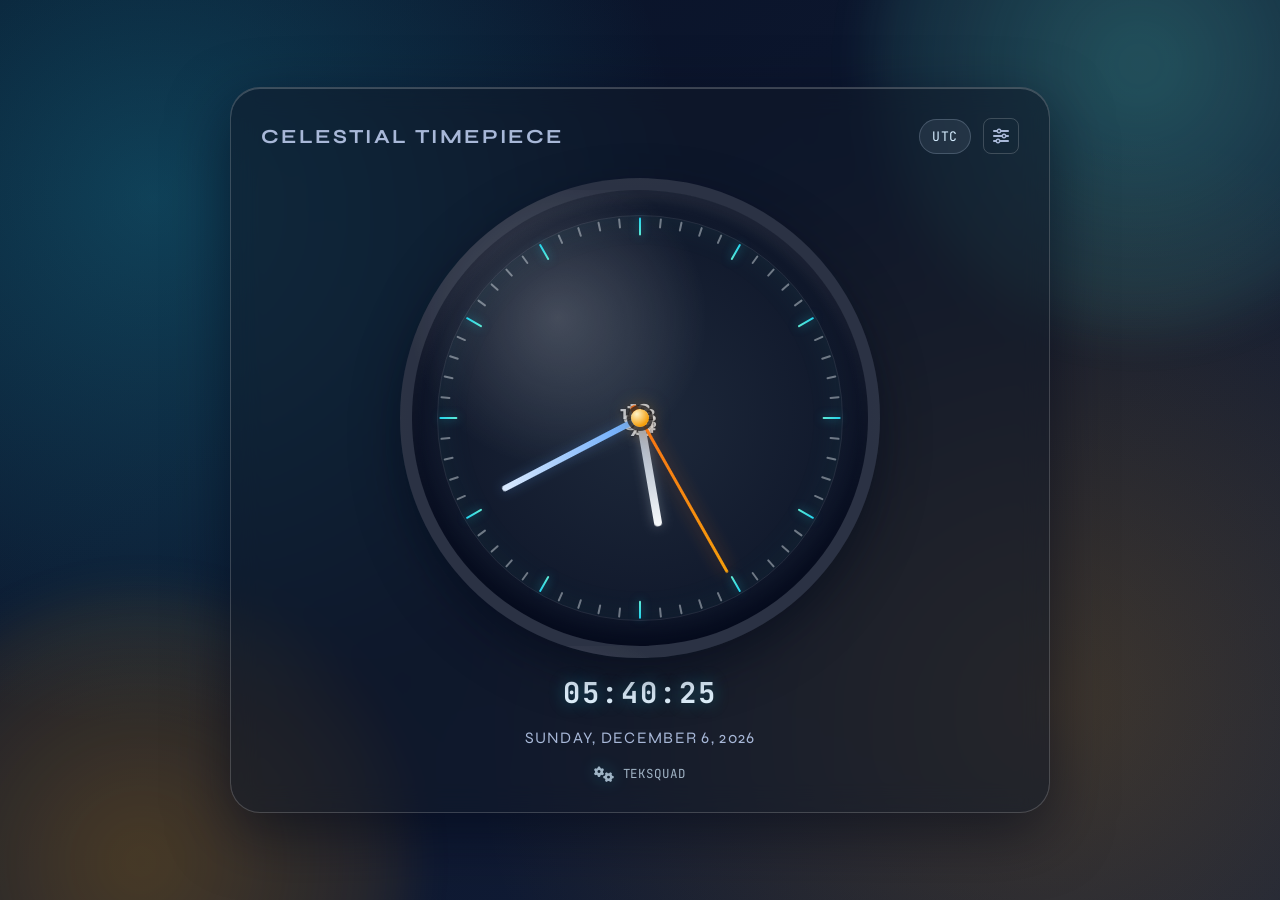
==== index.html @ 3eb55323 "uploaded all files" ====
<!DOCTYPE html>
<html lang="en">

<head>
    <meta charset="UTF-8">
    <meta name="viewport" content="width=device-width, initial-scale=1.0">
    <meta name="author" content="Bhavin Thakur">
    <link rel="stylesheet" href="https://cdnjs.cloudflare.com/ajax/libs/font-awesome/6.5.2/css/all.min.css"
        crossorigin="anonymous" referrerpolicy="no-referrer">
    <link rel="stylesheet" href="style.css">
    <title>Celestial Timepiece by TekSquad</title>
</head>

<body data-theme="aurora">
    <main class="scene" id="scene">
        <header class="header">
            <h1 class="title">Celestial Timepiece</h1>
            <div class="header-right">
                <div class="pill" id="timezone">Local Time</div>
                <button class="settings-btn" id="settings-btn" aria-label="Settings" title="Open Settings">
                    <i class="fa-solid fa-sliders"></i>
                </button>
            </div>
        </header>

        <div class="settings-panel" id="settings-panel">
            <div class="settings-content">
                <div class="settings-header">
                    <h2>Settings</h2>
                    <button class="close-btn" id="close-settings" aria-label="Close Settings">
                        <i class="fa-solid fa-xmark"></i>
                    </button>
                </div>
                <div class="setting-group">
                    <label>Theme</label>
                    <div class="theme-grid">
                        <button class="theme-btn" data-theme="aurora" aria-label="Aurora Theme">
                            <span class="theme-dot aurora"></span>
                            Aurora
                        </button>
                        <button class="theme-btn" data-theme="sunset" aria-label="Sunset Theme">
                            <span class="theme-dot sunset"></span>
                            Sunset
                        </button>
                        <button class="theme-btn" data-theme="midnight" aria-label="Midnight Theme">
                            <span class="theme-dot midnight"></span>
                            Midnight
                        </button>
                        <button class="theme-btn" data-theme="forest" aria-label="Forest Theme">
                            <span class="theme-dot forest"></span>
                            Forest
                        </button>
                    </div>
                </div>
            </div>
        </div>

        <section class="clock-wrap" aria-label="Analog clock">
            <div class="clock" id="clock">
                <div class="ticks" id="ticks"></div>
                <div class="numbers" id="numbers"></div>
                <div class="hand hour" id="hour-hand"></div>
                <div class="hand minute" id="min-hand"></div>
                <div class="hand second" id="sec-hand"></div>
                <div class="center-dot"></div>
            </div>
            <div class="digital" id="digital">00:00:00</div>
            <p class="date" id="date">Loading date...</p>
            <div class="credit" aria-label="Creator">
                <i class="fa-solid fa-gears" title="TekSquad" aria-hidden="true"></i>
                <a href="https://github.com/bhavinthakur29" target="_blank" rel="noopener noreferrer">TekSquad</a>
            </div>
        </section>
    </main>
    <script src="script.js"></script>
</body>

</html>
---- style.css ----
@import url('https://fonts.googleapis.com/css2?family=Syne:wght@500;700;800&family=JetBrains+Mono:wght@500;700&display=swap');

:root {
    --bg-1: #081126;
    --bg-2: #131f3a;
    --panel: rgba(17, 24, 39, 0.52);
    --panel-border: rgba(255, 255, 255, 0.18);
    --text: #ecf3ff;
    --muted: #a8b8d8;
    --accent-1: #5eead4;
    --accent-2: #22d3ee;
    --accent-3: #f59e0b;
    --glow-1: rgba(34, 211, 238, 0.24);
    --glow-2: rgba(245, 158, 11, 0.2);
    --glow-accent: rgba(94, 234, 212, 0.8);
    --glow-accent-2: rgba(245, 158, 11, 0.75);
}

body[data-theme="aurora"] {
    --bg-1: #081126;
    --bg-2: #131f3a;
    --panel: rgba(17, 24, 39, 0.52);
    --panel-border: rgba(255, 255, 255, 0.18);
    --text: #ecf3ff;
    --muted: #a8b8d8;
    --accent-1: #5eead4;
    --accent-2: #22d3ee;
    --accent-3: #f59e0b;
    --glow-1: rgba(34, 211, 238, 0.24);
    --glow-2: rgba(245, 158, 11, 0.2);
    --glow-accent: rgba(94, 234, 212, 0.8);
    --glow-accent-2: rgba(245, 158, 11, 0.75);
}

body[data-theme="sunset"] {
    --bg-1: #2d1b1f;
    --bg-2: #3d1825;
    --panel: rgba(45, 27, 31, 0.52);
    --panel-border: rgba(255, 200, 150, 0.18);
    --text: #ffefd5;
    --muted: #d8a896;
    --accent-1: #ff6b6b;
    --accent-2: #ffa94d;
    --accent-3: #f59e0b;
    --glow-1: rgba(255, 107, 107, 0.2);
    --glow-2: rgba(255, 169, 77, 0.18);
    --glow-accent: rgba(255, 107, 107, 0.7);
    --glow-accent-2: rgba(255, 169, 77, 0.65);
}

body[data-theme="midnight"] {
    --bg-1: #0a0e27;
    --bg-2: #0f1535;
    --panel: rgba(10, 14, 39, 0.65);
    --panel-border: rgba(200, 200, 255, 0.15);
    --text: #e8eaff;
    --muted: #8fa3d8;
    --accent-1: #9d84ff;
    --accent-2: #c2b8ff;
    --accent-3: #8b5cf6;
    --glow-1: rgba(157, 132, 255, 0.2);
    --glow-2: rgba(194, 184, 255, 0.18);
    --glow-accent: rgba(157, 132, 255, 0.75);
    --glow-accent-2: rgba(194, 184, 255, 0.7);
}

body[data-theme="forest"] {
    --bg-1: #0d2818;
    --bg-2: #143d25;
    --panel: rgba(13, 40, 24, 0.55);
    --panel-border: rgba(100, 200, 150, 0.2);
    --text: #d5f4e6;
    --muted: #8ec49e;
    --accent-1: #10b981;
    --accent-2: #34d399;
    --accent-3: #6ee7b7;
    --glow-1: rgba(16, 185, 129, 0.22);
    --glow-2: rgba(52, 211, 153, 0.18);
    --glow-accent: rgba(16, 185, 129, 0.75);
    --glow-accent-2: rgba(52, 211, 153, 0.7);
}

* {
    box-sizing: border-box;
}

html,
body {
    height: 100%;
}

body {
    margin: 0;
    display: grid;
    place-items: center;
    overflow: hidden;
    color: var(--text);
    font-family: 'Syne', 'Segoe UI', sans-serif;
    background:
        radial-gradient(circle at 12% 22%, var(--glow-1), transparent 40%),
        radial-gradient(circle at 82% 78%, var(--glow-2), transparent 46%),
        linear-gradient(145deg, var(--bg-1), var(--bg-2));
    transition: background 0.5s ease;
}

body::before,
body::after {
    content: '';
    position: fixed;
    width: 42vmax;
    aspect-ratio: 1;
    border-radius: 50%;
    z-index: -1;
    filter: blur(24px);
    opacity: 0.35;
    animation: drift 18s ease-in-out infinite;
    transition: background 0.5s ease;
}

body::before {
    background: radial-gradient(circle, var(--glow-accent), rgba(0, 0, 0, 0));
    top: -16vmax;
    right: -10vmax;
}

body::after {
    background: radial-gradient(circle, var(--glow-accent-2), rgba(0, 0, 0, 0));
    bottom: -18vmax;
    left: -10vmax;
    animation-delay: -8s;
}

.scene {
    width: min(92vw, 760px);
    padding: clamp(18px, 3vw, 30px);
    border-radius: 28px;
    background: var(--panel);
    border: 1px solid var(--panel-border);
    backdrop-filter: blur(14px);
    box-shadow:
        0 20px 60px rgba(2, 8, 23, 0.55),
        inset 0 1px 0 rgba(255, 255, 255, 0.2);
    transform: perspective(1200px) rotateX(var(--tilt-y, 0deg)) rotateY(var(--tilt-x, 0deg));
    transition: transform 180ms ease;
}

.header {
    display: flex;
    align-items: center;
    justify-content: space-between;
    gap: 16px;
    margin-bottom: clamp(16px, 3vw, 24px);
    width: 100%;
}

.header-right {
    display: flex;
    align-items: center;
    gap: 12px;
}

.title {
    margin: 0;
    font-size: clamp(1rem, 2.2vw, 1.25rem);
    font-weight: 700;
    letter-spacing: 0.12em;
    text-transform: uppercase;
    color: var(--muted);
}

.pill {
    padding: 8px 12px;
    font-family: 'JetBrains Mono', Consolas, monospace;
    font-size: 0.82rem;
    letter-spacing: 0.04em;
    border-radius: 999px;
    color: #d6edff;
    background: rgba(148, 163, 184, 0.12);
    border: 1px solid rgba(148, 163, 184, 0.32);
    white-space: nowrap;
}

.settings-btn {
    background: transparent;
    border: 1px solid var(--panel-border);
    border-radius: 8px;
    width: 36px;
    height: 36px;
    display: flex;
    align-items: center;
    justify-content: center;
    color: var(--muted);
    cursor: pointer;
    transition: all 180ms ease;
    font-size: 1rem;
}

.settings-btn:hover {
    color: var(--text);
    border-color: var(--accent-2);
    transform: rotate(20deg);
}

.clock-wrap {
    display: grid;
    place-items: center;
    gap: 16px;
}

.clock {
    width: min(74vw, 420px);
    aspect-ratio: 1;
    border-radius: 50%;
    position: relative;
    isolation: isolate;
    background:
        radial-gradient(circle at 32% 28%, rgba(255, 255, 255, 0.2), transparent 33%),
        radial-gradient(circle at center, #1e293b 0%, #0f172a 70%);
    border: 12px solid rgba(226, 232, 240, 0.13);
    box-shadow:
        inset 0 -16px 26px rgba(2, 6, 23, 0.75),
        inset 0 10px 14px rgba(255, 255, 255, 0.08),
        0 18px 45px rgba(2, 8, 23, 0.5);
}

.clock::before {
    content: '';
    position: absolute;
    inset: 5.5%;
    border-radius: 50%;
    border: 1px solid rgba(226, 232, 240, 0.1);
    box-shadow: inset 0 0 35px rgba(94, 234, 212, 0.08);
}

.ticks,
.numbers {
    position: absolute;
    inset: 0;
    border-radius: 50%;
}

.tick {
    position: absolute;
    left: 50%;
    top: 50%;
    width: 2px;
    height: 44%;
    transform-origin: 50% 100%;
    transform: translate(-50%, -100%) rotate(calc(var(--i) * 6deg));
    display: flex;
    justify-content: center;
    pointer-events: none;
}

.tick::after {
    content: '';
    width: 2px;
    height: 10px;
    border-radius: 999px;
    background: rgba(226, 232, 240, 0.45);
}

.tick.major::after {
    width: 3px;
    height: 18px;
    background: linear-gradient(180deg, var(--accent-2), var(--accent-1));
    box-shadow: 0 0 10px rgba(34, 211, 238, 0.55);
}

.number {
    position: absolute;
    left: 50%;
    top: 50%;
    transform: translate(-50%, -50%) rotate(calc(var(--i) * 30deg)) translateY(-41%) rotate(calc(var(--i) * -30deg));
    width: 36px;
    text-align: center;
    color: rgba(236, 243, 255, 0.78);
    font-size: clamp(0.95rem, 2.7vw, 1.25rem);
    font-weight: 700;
    text-shadow: 0 1px 2px rgba(2, 6, 23, 0.6);
    pointer-events: none;
}

.hand {
    position: absolute;
    left: 50%;
    bottom: 50%;
    transform-origin: 50% 100%;
    border-radius: 999px;
    z-index: 3;
    will-change: transform;
}

.hour {
    width: 8px;
    height: 24%;
    background: linear-gradient(180deg, #f8fafc, #94a3b8);
    box-shadow: 0 0 12px rgba(226, 232, 240, 0.3);
}

.minute {
    width: 6px;
    height: 34%;
    background: linear-gradient(180deg, #dbeafe, #60a5fa);
    box-shadow: 0 0 12px rgba(96, 165, 250, 0.3);
}

.second {
    width: 3px;
    height: 39%;
    background: linear-gradient(180deg, #f59e0b, #f97316);
    box-shadow: 0 0 16px rgba(249, 115, 22, 0.48);
}

.second::after {
    content: '';
    position: absolute;
    bottom: -14px;
    left: 50%;
    width: 8px;
    height: 18px;
    border-radius: 99px;
    transform: translateX(-50%);
    background: linear-gradient(180deg, #f59e0b, #ea580c);
}

.center-dot {
    position: absolute;
    top: 50%;
    left: 50%;
    width: 18px;
    height: 18px;
    background: radial-gradient(circle at 32% 28%, #fef3c7 0%, #f59e0b 70%);
    border-radius: 50%;
    transform: translate(-50%, -50%);
    z-index: 8;
    box-shadow:
        0 0 20px rgba(245, 158, 11, 0.6),
        0 0 0 4px rgba(15, 23, 42, 0.8);
}

.digital {
    font-family: 'JetBrains Mono', Consolas, monospace;
    font-weight: 700;
    font-size: clamp(1.1rem, 4vw, 1.8rem);
    letter-spacing: 0.08em;
    color: #e2f3ff;
    text-shadow: 0 0 16px rgba(34, 211, 238, 0.35);
}

.date {
    margin: 0;
    color: var(--muted);
    font-size: clamp(0.85rem, 2.8vw, 1rem);
    letter-spacing: 0.08em;
    text-transform: uppercase;
}

.credit {
    margin: 2px 0 0;
    display: inline-flex;
    align-items: center;
    gap: 8px;
    font-family: 'JetBrains Mono', Consolas, monospace;
    font-size: 0.78rem;
    letter-spacing: 0.08em;
    text-transform: uppercase;
    color: rgba(214, 237, 255, 0.72);
}

.credit i {
    font-size: 1rem;
    filter: drop-shadow(0 0 8px rgba(34, 211, 238, 0.35));
    transition: transform 180ms ease, color 180ms ease;
}

.credit i:hover {
    color: #f8fafc;
    transform: translateY(-1px) scale(1.05);
}

.credit a {
    color: rgba(214, 237, 255, 0.72);
    text-decoration: none;
    transition: color 180ms ease;
}

.credit a:hover {
    color: #f8fafc;
}

.settings-panel {
    position: fixed;
    inset: 0;
    background: rgba(0, 0, 0, 0.5);
    display: none;
    z-index: 1000;
    opacity: 0;
    transition: opacity 200ms ease;
    border-radius: inherit;
    overflow: auto;
    padding: 0;
    gap: 0;
    box-sizing: border-box;
}

.settings-panel.active {
    display: flex;
    align-items: center;
    justify-content: center;
    opacity: 1;
}

.settings-panel.active .settings-content {
    transform: scale(1);
    opacity: 1;
}

.settings-content {
    background: var(--panel);
    border: 1px solid var(--panel-border);
    border-radius: 20px;
    padding: 24px;
    backdrop-filter: blur(14px);
    box-shadow: 0 20px 60px rgba(2, 8, 23, 0.55);
    max-width: 420px;
    width: 90vw;
    transform: scale(0.9);
    opacity: 0;
    transition: all 200ms ease 100ms;
    margin: auto;
    box-sizing: border-box;
}

.settings-header {
    display: flex;
    align-items: center;
    justify-content: space-between;
    margin-bottom: 20px;
}

.settings-header h2 {
    margin: 0;
    font-size: 1.2rem;
    letter-spacing: 0.08em;
    text-transform: uppercase;
    color: var(--text);
}

.close-btn {
    background: transparent;
    border: none;
    color: var(--muted);
    font-size: 1.2rem;
    cursor: pointer;
    transition: color 180ms ease;
}

.close-btn:hover {
    color: var(--text);
}

.setting-group {
    display: flex;
    flex-direction: column;
    gap: 12px;
}

.setting-group label {
    font-size: 0.9rem;
    letter-spacing: 0.08em;
    text-transform: uppercase;
    color: var(--muted);
    font-weight: 600;
}

.theme-grid {
    display: grid;
    grid-template-columns: 1fr 1fr;
    gap: 12px;
}

.theme-btn {
    background: rgba(255, 255, 255, 0.08);
    border: 1px solid var(--panel-border);
    border-radius: 12px;
    padding: 12px 16px;
    color: var(--muted);
    font-family: 'JetBrains Mono', Consolas, monospace;
    font-size: 0.8rem;
    letter-spacing: 0.08em;
    text-transform: uppercase;
    cursor: pointer;
    transition: all 180ms ease;
    display: flex;
    align-items: center;
    gap: 8px;
}

.theme-btn:hover {
    background: rgba(255, 255, 255, 0.12);
    border-color: var(--accent-2);
    color: var(--text);
}

.theme-btn.active {
    background: var(--accent-2);
    border-color: var(--accent-2);
    color: var(--bg-1);
    font-weight: 700;
}

.theme-dot {
    width: 8px;
    height: 8px;
    border-radius: 50%;
    display: inline-block;
}

.theme-dot.aurora {
    background: linear-gradient(135deg, #5eead4, #22d3ee);
}

.theme-dot.sunset {
    background: linear-gradient(135deg, #ff6b6b, #ffa94d);
}

.theme-dot.midnight {
    background: linear-gradient(135deg, #9d84ff, #c2b8ff);
}

.theme-dot.forest {
    background: linear-gradient(135deg, #10b981, #34d399);
}

@keyframes drift {

    0%,
    100% {
        transform: translate(0, 0) scale(1);
    }

    50% {
        transform: translate(14px, -22px) scale(1.08);
    }
}

@media (max-width: 360px) {
    .scene {
        width: 100vw;
        padding: 12px;
        border-radius: 16px;
    }

    .header {
        flex-direction: column;
        align-items: center;
        gap: 12px;
    }

    .title {
        font-size: 0.9rem;
    }

    .header-right {
        width: 100%;
        justify-content: space-between;
    }

    .pill {
        font-size: 0.7rem;
        padding: 6px 10px;
    }

    .settings-btn {
        width: 32px;
        height: 32px;
    }

    .clock {
        width: 90vw;
        max-width: 280px;
    }

    .digital {
        font-size: 1.2rem;
    }

    .date {
        font-size: 0.75rem;
    }

    .credit {
        font-size: 0.7rem;
    }

    .settings-panel {
        padding: 12px;
    }

    .settings-content {
        max-width: 95vw;
        width: 95vw;
        padding: 12px;
    }

    .settings-header h2 {
        font-size: 0.95rem;
    }

    .settings-header {
        margin-bottom: 12px;
    }

    .setting-group label {
        font-size: 0.75rem;
    }

    .theme-grid {
        grid-template-columns: 1fr;
        gap: 8px;
    }

    .theme-btn {
        padding: 8px 10px;
        font-size: 0.7rem;
    }
}

@media (max-width: 480px) {
    .settings-panel {
        padding: 16px;
    }

    .settings-content {
        max-width: calc(100vw - 32px);
        width: calc(100vw - 32px);
        padding: 14px;
    }

    .settings-header {
        margin-bottom: 14px;
    }

    .settings-header h2 {
        font-size: 1rem;
    }

    .theme-grid {
        grid-template-columns: 1fr 1fr;
        gap: 8px;
    }

    .theme-btn {
        padding: 10px 10px;
        font-size: 0.72rem;
    }
}

@media (max-width: 600px) {
    .settings-content {
        max-width: calc(100vw - 40px);
        width: calc(100vw - 40px);
    }

    .scene {
        width: 94vw;
        padding: 16px;
        border-radius: 20px;
    }

    .header {
        flex-direction: column;
        align-items: flex-start;
        gap: 10px;
    }

    .header-right {
        width: 100%;
        justify-content: space-between;
    }

    .title {
        font-size: 1rem;
    }

    .pill {
        font-size: 0.75rem;
        padding: 6px 10px;
    }

    .settings-btn {
        width: 34px;
        height: 34px;
    }

    .clock {
        width: 85vw;
        max-width: 360px;
    }

    .digital {
        font-size: 1.3rem;
    }

    .date {
        font-size: 0.8rem;
    }

    .credit {
        font-size: 0.72rem;
    }

    .settings-panel {
        padding: 16px;
    }

    .settings-content {
        max-width: 100%;
        width: calc(100vw - 32px);
        padding: 18px;
    }

    .settings-header {
        margin-bottom: 16px;
    }

    .settings-header h2 {
        font-size: 1rem;
    }

    .setting-group label {
        font-size: 0.8rem;
    }

    .theme-grid {
        grid-template-columns: 1fr 1fr;
        gap: 10px;
    }

    .theme-btn {
        padding: 10px 12px;
        font-size: 0.75rem;
    }
}

@media (min-width: 601px) and (max-width: 900px) {
    .scene {
        width: 90vw;
        max-width: 700px;
        padding: 24px;
        border-radius: 24px;
    }

    .header {
        gap: 16px;
    }

    .title {
        font-size: 1.1rem;
    }

    .clock {
        width: 80vw;
        max-width: 400px;
    }

    .digital {
        font-size: 1.5rem;
    }

    .date {
        font-size: 0.9rem;
    }

    .settings-content {
        max-width: 500px;
        width: 85vw;
        padding: 22px;
    }

    .theme-grid {
        grid-template-columns: 1fr 1fr;
        gap: 12px;
    }
}

@media (min-width: 901px) {
    .scene {
        width: 80vw;
        max-width: 820px;
        padding: 30px;
        border-radius: 30px;
    }

    .header {
        gap: 20px;
    }

    .title {
        font-size: 1.25rem;
    }

    .clock {
        width: 70vw;
        max-width: 480px;
    }

    .digital {
        font-size: 1.8rem;
    }

    .date {
        font-size: 1rem;
    }

    .settings-content {
        max-width: 500px;
        width: 90vw;
    }

    .theme-grid {
        grid-template-columns: 2fr 2fr;
        gap: 12px;
    }
}

@media (orientation: landscape) and (max-height: 600px) {
    .scene {
        padding: 12px;
    }

    .clock-wrap {
        gap: 8px;
    }

    .clock {
        width: 50vh;
        max-width: 300px;
    }

    .digital {
        font-size: 1.2rem;
    }

    .date {
        font-size: 0.75rem;
    }
}

@media (orientation: portrait) and (max-width: 480px) {
    body {
        overflow-y: auto;
    }

    .scene {
        min-height: auto;
        margin: 16px 0;
    }

    .clock-wrap {
        gap: 12px;
    }
}
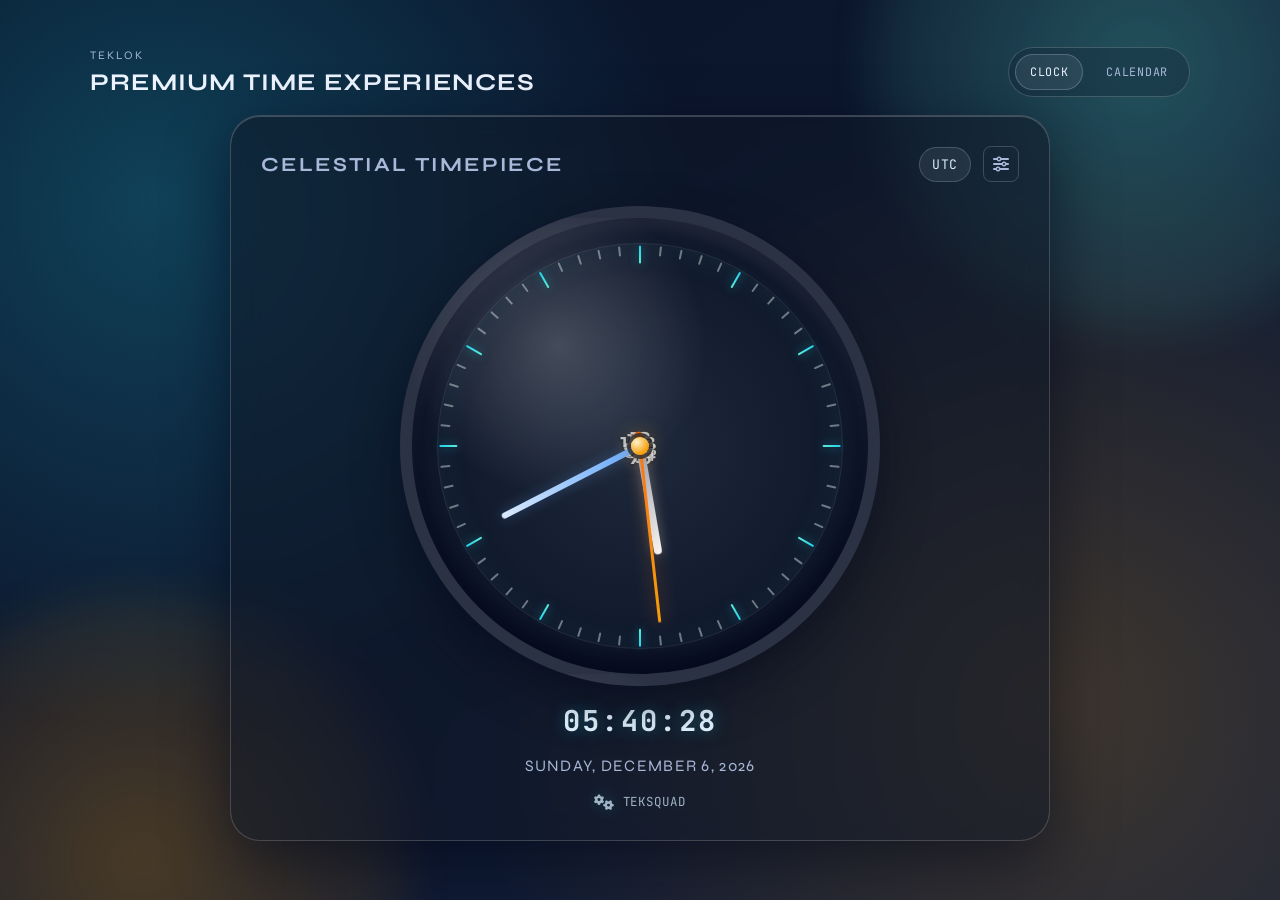
==== commit 64aa31f5: "added calender" ====
--- a/index.html
+++ b/index.html
@@ -5,74 +5,29 @@
     <meta charset="UTF-8">
     <meta name="viewport" content="width=device-width, initial-scale=1.0">
     <meta name="author" content="Bhavin Thakur">
+    <title>Teklok - Dynamic Showcase</title>
     <link rel="stylesheet" href="https://cdnjs.cloudflare.com/ajax/libs/font-awesome/6.5.2/css/all.min.css"
         crossorigin="anonymous" referrerpolicy="no-referrer">
     <link rel="stylesheet" href="style.css">
-    <title>Celestial Timepiece by TekSquad</title>
 </head>
 
 <body data-theme="aurora">
-    <main class="scene" id="scene">
-        <header class="header">
-            <h1 class="title">Celestial Timepiece</h1>
-            <div class="header-right">
-                <div class="pill" id="timezone">Local Time</div>
-                <button class="settings-btn" id="settings-btn" aria-label="Settings" title="Open Settings">
-                    <i class="fa-solid fa-sliders"></i>
-                </button>
+    <main class="site-shell" aria-label="Teklok app shell">
+        <header class="shell-header">
+            <div class="brand-block">
+                <p class="shell-kicker">Teklok</p>
+                <h1 class="shell-title">Premium Time Experiences</h1>
             </div>
+            <nav class="shell-nav" aria-label="Page switcher">
+                <button class="shell-nav-btn active" data-page="clock" type="button">Clock</button>
+                <button class="shell-nav-btn" data-page="calendar" type="button">Calendar</button>
+            </nav>
         </header>
 
-        <div class="settings-panel" id="settings-panel">
-            <div class="settings-content">
-                <div class="settings-header">
-                    <h2>Settings</h2>
-                    <button class="close-btn" id="close-settings" aria-label="Close Settings">
-                        <i class="fa-solid fa-xmark"></i>
-                    </button>
-                </div>
-                <div class="setting-group">
-                    <label>Theme</label>
-                    <div class="theme-grid">
-                        <button class="theme-btn" data-theme="aurora" aria-label="Aurora Theme">
-                            <span class="theme-dot aurora"></span>
-                            Aurora
-                        </button>
-                        <button class="theme-btn" data-theme="sunset" aria-label="Sunset Theme">
-                            <span class="theme-dot sunset"></span>
-                            Sunset
-                        </button>
-                        <button class="theme-btn" data-theme="midnight" aria-label="Midnight Theme">
-                            <span class="theme-dot midnight"></span>
-                            Midnight
-                        </button>
-                        <button class="theme-btn" data-theme="forest" aria-label="Forest Theme">
-                            <span class="theme-dot forest"></span>
-                            Forest
-                        </button>
-                    </div>
-                </div>
-            </div>
-        </div>
+        <section id="page-root" class="page-root" aria-live="polite"></section>
+    </main>
 
-        <section class="clock-wrap" aria-label="Analog clock">
-            <div class="clock" id="clock">
-                <div class="ticks" id="ticks"></div>
-                <div class="numbers" id="numbers"></div>
-                <div class="hand hour" id="hour-hand"></div>
-                <div class="hand minute" id="min-hand"></div>
-                <div class="hand second" id="sec-hand"></div>
-                <div class="center-dot"></div>
-            </div>
-            <div class="digital" id="digital">00:00:00</div>
-            <p class="date" id="date">Loading date...</p>
-            <div class="credit" aria-label="Creator">
-                <i class="fa-solid fa-gears" title="TekSquad" aria-hidden="true"></i>
-                <a href="https://github.com/bhavinthakur29" target="_blank" rel="noopener noreferrer">TekSquad</a>
-            </div>
-        </section>
-    </main>
     <script src="script.js"></script>
 </body>
 
-</html>+</html>
--- a/style.css
+++ b/style.css
@@ -1,4 +1,5 @@
 @import url('https://fonts.googleapis.com/css2?family=Syne:wght@500;700;800&family=JetBrains+Mono:wght@500;700&display=swap');
+@import url('https://fonts.googleapis.com/css2?family=Playfair+Display:wght@600;700&family=Sora:wght@400;500;600;700&display=swap');
 
 :root {
     --bg-1: #081126;
@@ -93,7 +94,8 @@
     margin: 0;
     display: grid;
     place-items: center;
-    overflow: hidden;
+    overflow-x: hidden;
+    overflow-y: auto;
     color: var(--text);
     font-family: 'Syne', 'Segoe UI', sans-serif;
     background:
@@ -128,6 +130,95 @@
     bottom: -18vmax;
     left: -10vmax;
     animation-delay: -8s;
+}
+
+.site-shell {
+    width: min(1100px, 95vw);
+    display: grid;
+    gap: 18px;
+    padding: 12px 0 24px;
+}
+
+.shell-header {
+    display: flex;
+    align-items: end;
+    justify-content: space-between;
+    gap: 16px;
+}
+
+.brand-block {
+    display: grid;
+    gap: 6px;
+}
+
+.shell-kicker {
+    margin: 0;
+    letter-spacing: 0.16em;
+    text-transform: uppercase;
+    color: var(--muted);
+    font-size: 0.72rem;
+}
+
+.shell-title {
+    margin: 0;
+    font-size: clamp(1.05rem, 2.2vw, 1.5rem);
+    letter-spacing: 0.05em;
+    text-transform: uppercase;
+}
+
+.shell-nav {
+    display: inline-flex;
+    align-items: center;
+    gap: 8px;
+    padding: 6px;
+    border-radius: 999px;
+    border: 1px solid var(--panel-border);
+    background: rgba(15, 23, 42, 0.25);
+    backdrop-filter: blur(12px);
+}
+
+.shell-nav-btn {
+    border: 1px solid transparent;
+    background: transparent;
+    color: var(--muted);
+    font-family: 'JetBrains Mono', Consolas, monospace;
+    letter-spacing: 0.06em;
+    text-transform: uppercase;
+    border-radius: 999px;
+    padding: 9px 14px;
+    font-size: 0.73rem;
+    cursor: pointer;
+    transition: all 180ms ease;
+}
+
+.shell-nav-btn:hover,
+.shell-nav-btn.active {
+    color: var(--text);
+    border-color: rgba(148, 163, 184, 0.4);
+    background: rgba(148, 163, 184, 0.14);
+}
+
+.page-root {
+    width: 100%;
+    display: grid;
+    place-items: center;
+}
+
+.load-error {
+    width: min(620px, 100%);
+    border: 1px solid rgba(255, 255, 255, 0.2);
+    background: rgba(17, 24, 39, 0.55);
+    border-radius: 18px;
+    padding: 20px;
+}
+
+.load-error h2 {
+    margin: 0 0 8px;
+}
+
+.load-error p {
+    margin: 0;
+    color: var(--muted);
 }
 
 .scene {
@@ -861,4 +952,344 @@
     .clock-wrap {
         gap: 12px;
     }
+}
+
+.calendar-app {
+    width: min(1120px, 100%);
+    border-radius: 28px;
+    border: 1px solid rgba(122, 78, 33, 0.18);
+    background: rgba(255, 255, 255, 0.82);
+    backdrop-filter: blur(10px);
+    box-shadow: 0 20px 55px rgba(29, 49, 69, 0.18);
+    display: grid;
+    grid-template-columns: 1.5fr 1fr;
+    overflow: hidden;
+    animation: riseIn 650ms ease;
+    color: #1f2937;
+    font-family: 'Sora', 'Segoe UI', sans-serif;
+}
+
+.calendar-pane {
+    padding: 26px;
+    border-right: 1px solid rgba(122, 78, 33, 0.18);
+    background: linear-gradient(180deg, rgba(255, 255, 255, 0.9), rgba(255, 255, 255, 0.72));
+}
+
+.side-pane {
+    padding: 26px;
+    display: grid;
+    align-content: start;
+    gap: 18px;
+}
+
+.calendar-app .eyebrow {
+    display: inline-flex;
+    align-items: center;
+    gap: 8px;
+    font-size: 0.73rem;
+    letter-spacing: 0.12em;
+    text-transform: uppercase;
+    color: #5f6c7b;
+    font-weight: 700;
+}
+
+.calendar-app .dot {
+    width: 8px;
+    height: 8px;
+    border-radius: 999px;
+    background: #0ea5a4;
+    box-shadow: 0 0 0 6px rgba(14, 165, 164, 0.15);
+}
+
+.calendar-app .heading {
+    margin: 10px 0 0;
+    font-family: 'Playfair Display', Georgia, serif;
+    font-size: clamp(1.5rem, 2.8vw, 2.4rem);
+    line-height: 1.12;
+}
+
+.calendar-app .sub {
+    margin: 8px 0 22px;
+    color: #5f6c7b;
+    font-size: 0.9rem;
+}
+
+.calendar-app .toolbar {
+    display: flex;
+    align-items: center;
+    justify-content: space-between;
+    gap: 12px;
+    margin-bottom: 20px;
+    flex-wrap: wrap;
+}
+
+.calendar-app .month-title {
+    font-family: 'Playfair Display', Georgia, serif;
+    font-size: clamp(1.25rem, 2.4vw, 1.8rem);
+    margin: 0;
+    letter-spacing: 0.02em;
+}
+
+.calendar-app .controls {
+    display: flex;
+    gap: 8px;
+    align-items: center;
+}
+
+.calendar-app button,
+.calendar-app textarea {
+    font-family: inherit;
+}
+
+.calendar-app .controls button,
+.calendar-app #save-note,
+.calendar-app #clear-note {
+    border: 0;
+    background: #ffffff;
+    color: #1f2937;
+    border-radius: 12px;
+    padding: 10px 12px;
+    font-size: 0.83rem;
+    font-weight: 600;
+    cursor: pointer;
+    transition: transform 160ms ease, box-shadow 160ms ease, background-color 160ms ease;
+    box-shadow: 0 8px 18px rgba(17, 24, 39, 0.08);
+}
+
+.calendar-app .controls button:hover,
+.calendar-app #save-note:hover,
+.calendar-app #clear-note:hover {
+    transform: translateY(-1px);
+    box-shadow: 0 11px 24px rgba(17, 24, 39, 0.12);
+}
+
+.calendar-app .btn-accent {
+    background: linear-gradient(135deg, #0ea5a4, #14b8a6) !important;
+    color: #fff !important;
+    box-shadow: 0 12px 24px rgba(14, 165, 164, 0.35);
+}
+
+.calendar-app .weekdays,
+.calendar-app .days {
+    display: grid;
+    grid-template-columns: repeat(7, minmax(0, 1fr));
+    gap: 8px;
+}
+
+.calendar-app .weekdays {
+    margin-bottom: 8px;
+}
+
+.calendar-app .weekdays div {
+    text-align: center;
+    font-size: 0.72rem;
+    text-transform: uppercase;
+    letter-spacing: 0.12em;
+    color: #5f6c7b;
+    font-weight: 700;
+    padding: 6px 2px;
+}
+
+.calendar-app .day {
+    border: 1px solid transparent;
+    border-radius: 14px;
+    min-height: 74px;
+    padding: 8px 9px;
+    background: rgba(255, 255, 255, 0.78);
+    position: relative;
+    display: flex;
+    flex-direction: column;
+    align-items: flex-start;
+    justify-content: flex-start;
+    gap: 8px;
+    cursor: pointer;
+    transform: translateY(8px);
+    opacity: 0;
+    animation: dayIn 420ms ease forwards;
+}
+
+.calendar-app .day:hover {
+    border-color: rgba(14, 165, 164, 0.35);
+}
+
+.calendar-app .day.other-month {
+    opacity: 0.52;
+    background: rgba(255, 255, 255, 0.5);
+}
+
+.calendar-app .day.weekend {
+    background: linear-gradient(180deg, rgba(255, 255, 255, 0.82), rgba(255, 243, 236, 0.9));
+}
+
+.calendar-app .day.today {
+    border-color: rgba(255, 122, 89, 0.55);
+    box-shadow: 0 0 0 3px rgba(255, 122, 89, 0.15);
+}
+
+.calendar-app .day.selected {
+    border-color: #0ea5a4;
+    box-shadow: 0 0 0 4px rgba(14, 165, 164, 0.35);
+    background: linear-gradient(155deg, rgba(14, 165, 164, 0.14), rgba(255, 255, 255, 0.92));
+}
+
+.calendar-app .day-number {
+    font-weight: 700;
+    font-size: 0.93rem;
+}
+
+.calendar-app .marker {
+    width: 7px;
+    height: 7px;
+    border-radius: 999px;
+    background: #ff7a59;
+    box-shadow: 0 0 0 5px rgba(255, 122, 89, 0.16);
+    margin-top: auto;
+}
+
+.calendar-app .stat-card,
+.calendar-app .note-card {
+    border-radius: 18px;
+    border: 1px solid rgba(122, 78, 33, 0.2);
+    background: rgba(255, 255, 255, 0.74);
+    padding: 16px;
+}
+
+.calendar-app .stat-card h3,
+.calendar-app .note-card h3 {
+    margin: 0 0 10px;
+    font-size: 0.92rem;
+    letter-spacing: 0.1em;
+    text-transform: uppercase;
+    color: #5f6c7b;
+}
+
+.calendar-app .selected-date {
+    margin: 0;
+    font-family: 'Playfair Display', Georgia, serif;
+    font-size: 1.35rem;
+    line-height: 1.2;
+}
+
+.calendar-app .chip-row {
+    display: flex;
+    gap: 8px;
+    flex-wrap: wrap;
+    margin-top: 12px;
+}
+
+.calendar-app .chip {
+    border-radius: 999px;
+    padding: 6px 10px;
+    font-size: 0.73rem;
+    font-weight: 700;
+    background: rgba(14, 165, 164, 0.16);
+    color: #0f766e;
+    letter-spacing: 0.06em;
+    text-transform: uppercase;
+}
+
+.calendar-app .chip.alt {
+    background: rgba(255, 122, 89, 0.16);
+    color: #c2410c;
+}
+
+.calendar-app textarea {
+    width: 100%;
+    border-radius: 12px;
+    border: 1px solid rgba(122, 78, 33, 0.24);
+    background: rgba(255, 255, 255, 0.95);
+    padding: 10px 12px;
+    color: #1f2937;
+    resize: vertical;
+    min-height: 108px;
+    font-size: 0.9rem;
+}
+
+.calendar-app .note-actions {
+    margin-top: 10px;
+    display: flex;
+    gap: 8px;
+}
+
+.calendar-app .muted {
+    margin: 0;
+    font-size: 0.82rem;
+    color: #5f6c7b;
+}
+
+@keyframes riseIn {
+    from {
+        opacity: 0;
+        transform: translateY(16px) scale(0.985);
+    }
+
+    to {
+        opacity: 1;
+        transform: translateY(0) scale(1);
+    }
+}
+
+@keyframes dayIn {
+    to {
+        opacity: 1;
+        transform: translateY(0);
+    }
+}
+
+@media (max-width: 980px) {
+    .shell-header {
+        flex-direction: column;
+        align-items: flex-start;
+    }
+
+    .calendar-app {
+        grid-template-columns: 1fr;
+    }
+
+    .calendar-pane {
+        border-right: none;
+        border-bottom: 1px solid rgba(122, 78, 33, 0.18);
+    }
+}
+
+@media (max-width: 560px) {
+    .site-shell {
+        width: 100vw;
+        padding: 10px 8px 16px;
+    }
+
+    .shell-nav {
+        width: 100%;
+        justify-content: space-between;
+    }
+
+    .shell-nav-btn {
+        flex: 1;
+        text-align: center;
+    }
+
+    .calendar-pane,
+    .side-pane {
+        padding: 14px;
+    }
+
+    .calendar-app .days {
+        gap: 6px;
+    }
+
+    .calendar-app .day {
+        min-height: 62px;
+        border-radius: 12px;
+        padding: 7px;
+    }
+
+    .calendar-app .controls button,
+    .calendar-app #save-note,
+    .calendar-app #clear-note {
+        padding: 9px 10px;
+    }
+
+    .calendar-app .toolbar {
+        gap: 8px;
+    }
 }
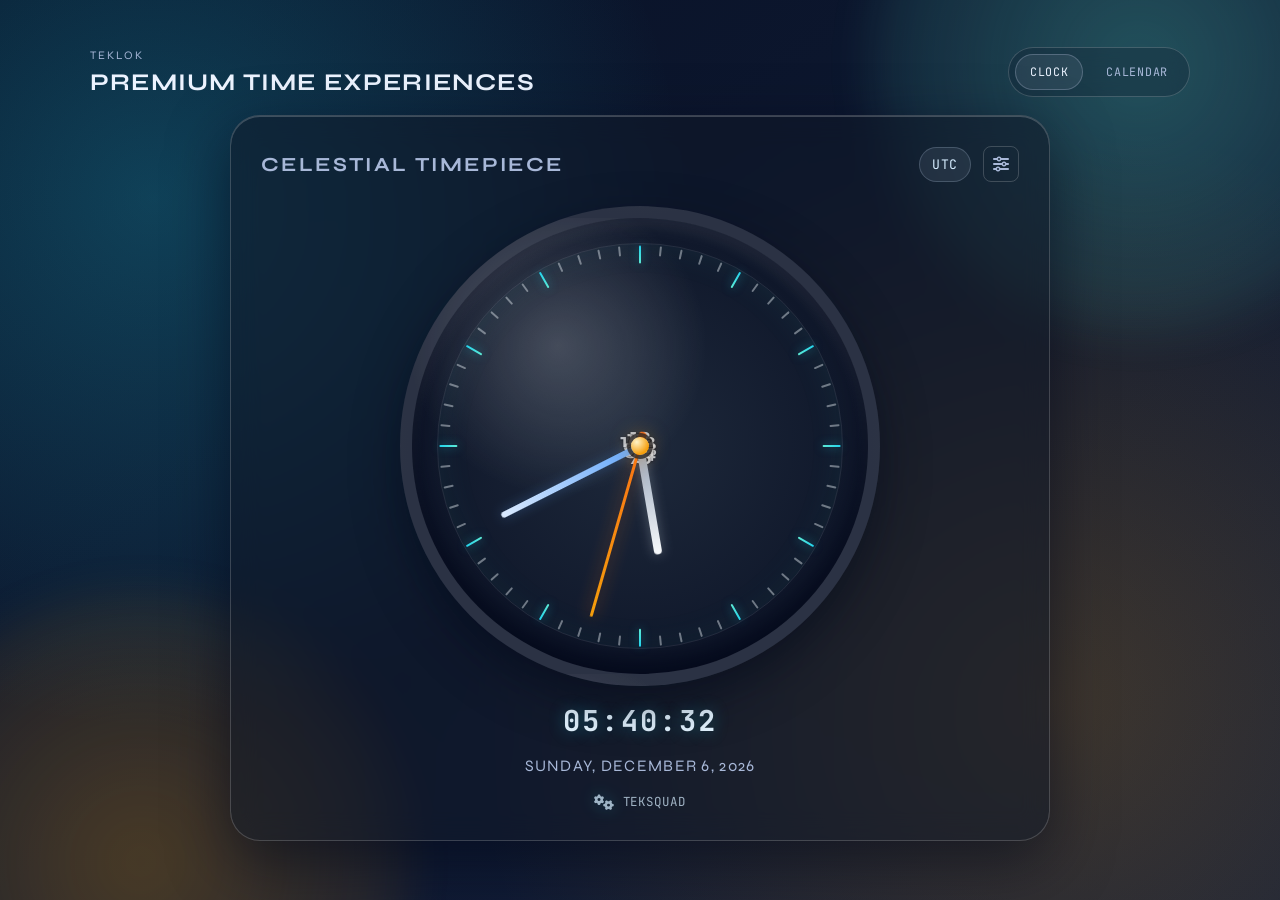
==== commit 548a4838: "updated readme for calender" ====
--- a/index.html
+++ b/index.html
@@ -30,4 +30,4 @@
     <script src="script.js"></script>
 </body>
 
-</html>
+</html>
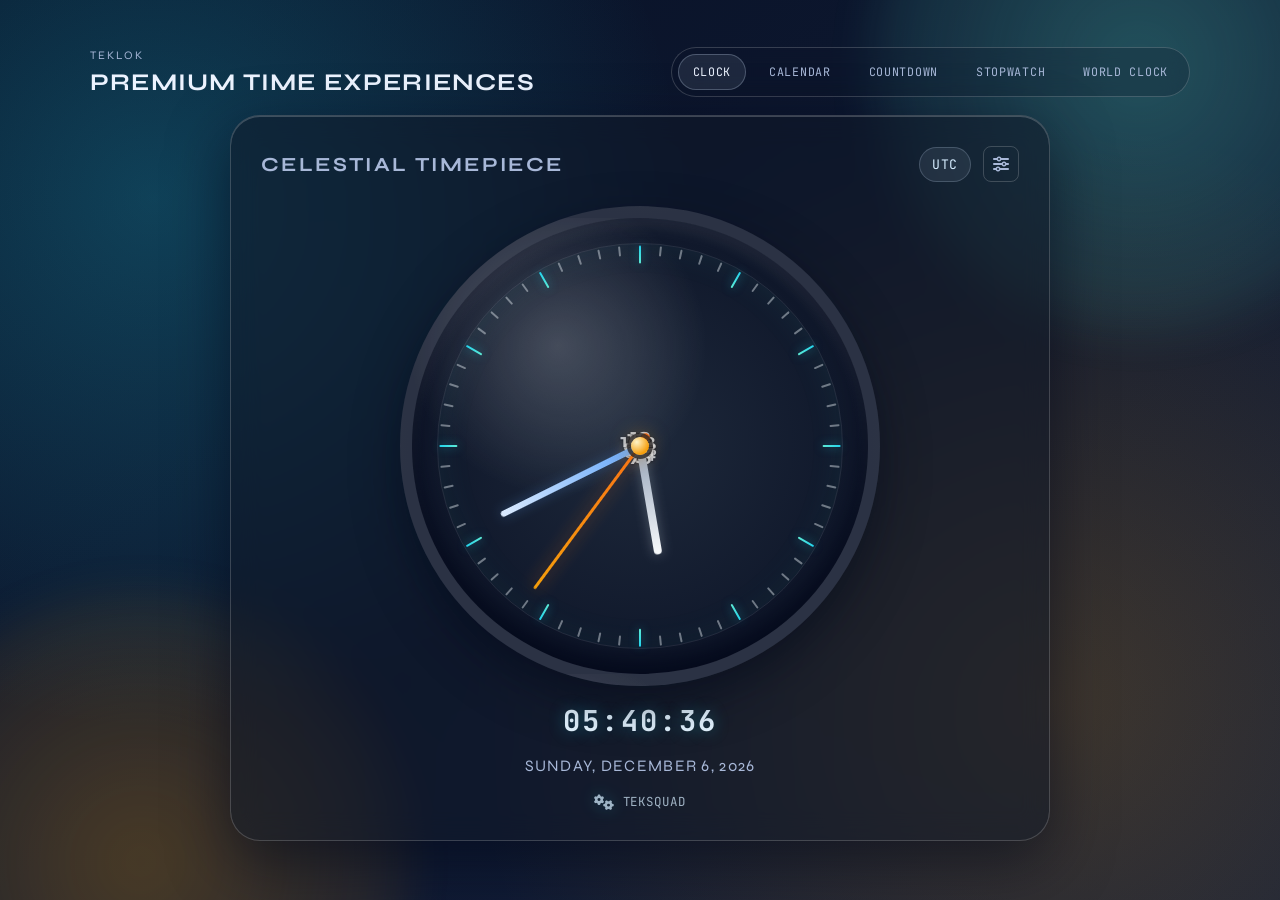
==== commit 446c01da: "updated ux for stopwatch and world clock" ====
--- a/index.html
+++ b/index.html
@@ -21,6 +21,9 @@
             <nav class="shell-nav" aria-label="Page switcher">
                 <button class="shell-nav-btn active" data-page="clock" type="button">Clock</button>
                 <button class="shell-nav-btn" data-page="calendar" type="button">Calendar</button>
+                <button class="shell-nav-btn" data-page="countdown" type="button">Countdown</button>
+                <button class="shell-nav-btn" data-page="stopwatch" type="button">Stopwatch</button>
+                <button class="shell-nav-btn" data-page="worldclock" type="button">World Clock</button>
             </nav>
         </header>
 
--- a/style.css
+++ b/style.css
@@ -170,6 +170,7 @@
     display: inline-flex;
     align-items: center;
     gap: 8px;
+    flex-wrap: wrap;
     padding: 6px;
     border-radius: 999px;
     border: 1px solid var(--panel-border);
@@ -478,6 +479,503 @@
 
 .credit a:hover {
     color: #f8fafc;
+}
+
+.widget-grid {
+    margin-top: 22px;
+    display: grid;
+    grid-template-columns: repeat(3, minmax(0, 1fr));
+    gap: 12px;
+}
+
+.widget-card {
+    background: color-mix(in srgb, var(--panel) 88%, transparent);
+    border: 1px solid var(--panel-border);
+    border-radius: 16px;
+    padding: 14px;
+    box-shadow: 0 10px 24px rgba(2, 8, 23, 0.2);
+}
+
+.widget-title {
+    margin: 0 0 10px;
+    font-size: 0.82rem;
+    letter-spacing: 0.12em;
+    text-transform: uppercase;
+    color: var(--muted);
+}
+
+.countdown-form {
+    display: grid;
+    gap: 6px;
+}
+
+.countdown-form label {
+    font-size: 0.72rem;
+    letter-spacing: 0.08em;
+    color: var(--muted);
+    text-transform: uppercase;
+}
+
+.widget-input {
+    width: 100%;
+    border-radius: 10px;
+    border: 1px solid var(--panel-border);
+    padding: 9px 10px;
+    background: rgba(15, 23, 42, 0.38);
+    color: var(--text);
+    font-family: 'JetBrains Mono', Consolas, monospace;
+    font-size: 0.78rem;
+}
+
+.widget-controls {
+    margin-top: 10px;
+    display: flex;
+    gap: 8px;
+}
+
+.widget-controls.wrap {
+    flex-wrap: wrap;
+}
+
+.widget-btn {
+    border: 1px solid var(--panel-border);
+    border-radius: 10px;
+    background: linear-gradient(135deg, color-mix(in srgb, var(--accent-2) 78%, #0b1224), color-mix(in srgb, var(--accent-1) 72%, #0b1224));
+    color: #ecfeff;
+    padding: 8px 11px;
+    font-size: 0.72rem;
+    letter-spacing: 0.06em;
+    text-transform: uppercase;
+    font-family: 'JetBrains Mono', Consolas, monospace;
+    cursor: pointer;
+    transition: transform 160ms ease, opacity 160ms ease;
+}
+
+.widget-btn.subtle {
+    background: rgba(148, 163, 184, 0.12);
+    color: var(--text);
+}
+
+.widget-btn:hover {
+    transform: translateY(-1px);
+    opacity: 0.95;
+}
+
+.widget-primary {
+    margin: 10px 0 6px;
+    font-size: 1rem;
+    font-weight: 700;
+    letter-spacing: 0.06em;
+    color: var(--text);
+}
+
+.widget-primary.mono {
+    font-family: 'JetBrains Mono', Consolas, monospace;
+}
+
+.widget-secondary {
+    margin: 0;
+    font-size: 0.76rem;
+    color: var(--muted);
+}
+
+.lap-list {
+    margin: 8px 0 0;
+    padding-left: 20px;
+    max-height: 110px;
+    overflow: auto;
+    display: grid;
+    gap: 4px;
+}
+
+.lap-list li {
+    font-family: 'JetBrains Mono', Consolas, monospace;
+    font-size: 0.73rem;
+    color: var(--muted);
+}
+
+.worldclock-list {
+    display: grid;
+    gap: 12px;
+    margin-top: 14px;
+}
+
+.world-row {
+    border: 1px solid var(--panel-border);
+    border-radius: 12px;
+    padding: 12px 14px;
+    background: rgba(15, 23, 42, 0.22);
+    display: flex;
+    align-items: center;
+    justify-content: space-between;
+    gap: 12px;
+    width: 100%;
+    text-align: left;
+    cursor: pointer;
+}
+
+.world-row:hover {
+    border-color: var(--accent-2);
+    transform: translateY(-1px);
+}
+
+.world-left {
+    display: grid;
+    gap: 4px;
+}
+
+.world-right {
+    display: grid;
+    justify-items: end;
+    gap: 4px;
+}
+
+.world-city {
+    font-size: 0.82rem;
+    letter-spacing: 0.08em;
+    text-transform: uppercase;
+    color: var(--muted);
+}
+
+.world-time {
+    font-family: 'JetBrains Mono', Consolas, monospace;
+    font-size: 0.96rem;
+    color: var(--text);
+}
+
+.world-meta {
+    font-family: 'JetBrains Mono', Consolas, monospace;
+    font-size: 0.74rem;
+    color: var(--muted);
+}
+
+.world-state {
+    font-size: 0.72rem;
+    letter-spacing: 0.08em;
+    text-transform: uppercase;
+    color: color-mix(in srgb, var(--accent-2) 80%, #ffffff);
+    display: inline-flex;
+    align-items: center;
+    gap: 6px;
+}
+
+.worldclock-toolbar {
+    display: grid;
+    gap: 10px;
+}
+
+.world-actions {
+    margin-top: 0;
+}
+
+.world-select {
+    background: rgba(15, 23, 42, 0.55);
+}
+
+.widget-page {
+    width: min(92vw, 760px);
+}
+
+.widget-page-header {
+    margin-bottom: 12px;
+}
+
+.widget-page-sub {
+    margin: 6px 0 0;
+    color: var(--muted);
+    font-size: 0.82rem;
+    letter-spacing: 0.04em;
+}
+
+.widget-single {
+    margin-top: 10px;
+    padding: 18px;
+}
+
+.stopwatch-controls {
+    gap: 10px;
+}
+
+.stopwatch-controls .widget-btn {
+    min-height: 42px;
+    padding: 10px 14px;
+    font-size: 0.76rem;
+}
+
+.stopwatch-controls .stopwatch-primary-btn {
+    min-height: 42px;
+    padding: 10px 14px;
+    font-size: 0.76rem;
+    font-weight: 700;
+    box-shadow: none;
+}
+
+#lap-stopwatch {
+    background: linear-gradient(135deg, #facc15, #f59e0b);
+    color: #1f2937;
+}
+
+.stopwatch-laps {
+    margin-top: 12px;
+    max-height: 160px;
+}
+
+.city-modal {
+    position: fixed;
+    inset: 0;
+    background: rgba(3, 7, 18, 0.62);
+    display: none;
+    align-items: center;
+    justify-content: center;
+    z-index: 1100;
+    padding: 16px;
+}
+
+.city-modal.active {
+    display: flex;
+}
+
+.city-modal-content {
+    width: min(440px, 92vw);
+    border-radius: 18px;
+    border: 1px solid var(--panel-border);
+    background:
+        radial-gradient(circle at 18% 12%, color-mix(in srgb, var(--accent-1) 25%, transparent), transparent 45%),
+        radial-gradient(circle at 86% 88%, color-mix(in srgb, var(--accent-2) 22%, transparent), transparent 50%),
+        color-mix(in srgb, var(--panel) 88%, rgba(10, 18, 35, 0.35));
+    backdrop-filter: blur(14px);
+    box-shadow: 0 24px 64px rgba(2, 8, 23, 0.58);
+    padding: 18px;
+    position: relative;
+}
+
+.city-modal-close {
+    position: absolute;
+    right: 10px;
+    top: 10px;
+    width: 32px;
+    height: 32px;
+    border-radius: 8px;
+    border: 1px solid var(--panel-border);
+    background: rgba(15, 23, 42, 0.25);
+    color: var(--muted);
+    cursor: pointer;
+}
+
+.city-modal-name {
+    margin: 4px 0 0;
+    font-size: 1.35rem;
+    letter-spacing: 0.05em;
+}
+
+.city-modal-time {
+    margin: 10px 0 0;
+    font-size: clamp(1.4rem, 6vw, 2.2rem);
+    font-weight: 700;
+    color: var(--text);
+}
+
+.city-modal-date,
+.city-modal-offset,
+.city-modal-phase {
+    margin: 8px 0 0;
+    font-size: 0.85rem;
+    color: var(--muted);
+}
+
+.city-modal-phase {
+    color: color-mix(in srgb, var(--accent-2) 74%, #ffffff);
+    letter-spacing: 0.08em;
+    text-transform: uppercase;
+    font-weight: 700;
+}
+
+@media (max-width: 900px) {
+    .site-shell {
+        width: min(100vw, 100%);
+        padding: 10px 10px 18px;
+        gap: 14px;
+    }
+
+    .shell-header {
+        align-items: stretch;
+    }
+
+    .shell-nav {
+        width: 100%;
+        border-radius: 16px;
+        padding: 8px;
+        display: grid;
+        grid-template-columns: repeat(auto-fit, minmax(120px, 1fr));
+        gap: 8px;
+    }
+
+    .shell-nav-btn {
+        width: 100%;
+        text-align: center;
+        padding: 10px 10px;
+    }
+
+    .widget-page {
+        width: 100%;
+    }
+
+    .widget-page .scene,
+    .widget-page.scene {
+        width: 100%;
+    }
+
+    .widget-single {
+        padding: 16px;
+    }
+
+    .world-row {
+        padding: 11px 12px;
+    }
+
+    .stopwatch-controls {
+        display: grid;
+        grid-template-columns: 1fr 1fr;
+        gap: 10px;
+    }
+
+    .stopwatch-controls .widget-btn {
+        width: 100%;
+        min-height: 46px;
+        font-size: 0.8rem;
+    }
+
+    .stopwatch-controls .stopwatch-primary-btn {
+        grid-column: 1 / -1;
+        min-height: 46px;
+        font-size: 0.8rem;
+    }
+}
+
+@media (max-width: 600px) {
+    .widget-page-header {
+        margin-bottom: 10px;
+    }
+
+    .widget-page-sub {
+        font-size: 0.78rem;
+    }
+
+    .worldclock-toolbar {
+        gap: 10px;
+    }
+
+    .world-actions {
+        width: 100%;
+        display: grid;
+        grid-template-columns: 1fr 1fr;
+        gap: 8px;
+    }
+
+    .world-actions .widget-btn {
+        width: 100%;
+    }
+
+    .world-row {
+        display: grid;
+        grid-template-columns: 1fr;
+        align-items: start;
+    }
+
+    .world-right {
+        width: 100%;
+        justify-items: start;
+        margin-top: 6px;
+    }
+
+    .world-time {
+        font-size: 0.9rem;
+    }
+
+    .world-state {
+        font-size: 0.68rem;
+    }
+
+    .city-modal-content {
+        width: calc(100vw - 24px);
+        padding: 16px;
+    }
+
+    .city-modal-time {
+        font-size: clamp(1.2rem, 8vw, 1.8rem);
+    }
+
+    .stopwatch-card {
+        padding: 16px;
+    }
+
+    .stopwatch-controls {
+        grid-template-columns: 1fr 1fr;
+        gap: 10px;
+    }
+
+    .stopwatch-controls .widget-btn {
+        min-height: 50px;
+        font-size: 0.82rem;
+        letter-spacing: 0.04em;
+    }
+
+    .stopwatch-controls .stopwatch-primary-btn {
+        min-height: 72px;
+        font-size: 1.16rem;
+    }
+
+    #stopwatch-display {
+        width: 100%;
+        text-align: center;
+        font-size: 1.4rem;
+        margin: 14px 0 10px;
+    }
+}
+
+@media (max-width: 420px) {
+    .shell-nav {
+        grid-template-columns: 1fr 1fr;
+    }
+
+    .shell-nav-btn {
+        font-size: 0.68rem;
+        padding: 9px 8px;
+    }
+
+    .widget-single {
+        padding: 14px;
+    }
+
+    .world-city {
+        font-size: 0.76rem;
+    }
+
+    .world-meta {
+        font-size: 0.7rem;
+    }
+
+    .stopwatch-controls {
+        grid-template-columns: 1fr;
+        gap: 8px;
+    }
+
+    .stopwatch-controls .widget-btn {
+        min-height: 52px;
+        font-size: 0.84rem;
+    }
+
+    .stopwatch-controls .stopwatch-primary-btn {
+        min-height: 76px;
+        font-size: 1.2rem;
+    }
+
+    #stopwatch-display {
+        width: 100%;
+        text-align: center;
+        font-size: 1.32rem;
+        margin: 12px 0 10px;
+    }
 }
 
 .settings-panel {
@@ -833,6 +1331,10 @@
         padding: 10px 12px;
         font-size: 0.75rem;
     }
+
+    .widget-grid {
+        grid-template-columns: 1fr;
+    }
 }
 
 @media (min-width: 601px) and (max-width: 900px) {
@@ -873,6 +1375,10 @@
     .theme-grid {
         grid-template-columns: 1fr 1fr;
         gap: 12px;
+    }
+
+    .widget-grid {
+        grid-template-columns: 1fr 1fr;
     }
 }
 
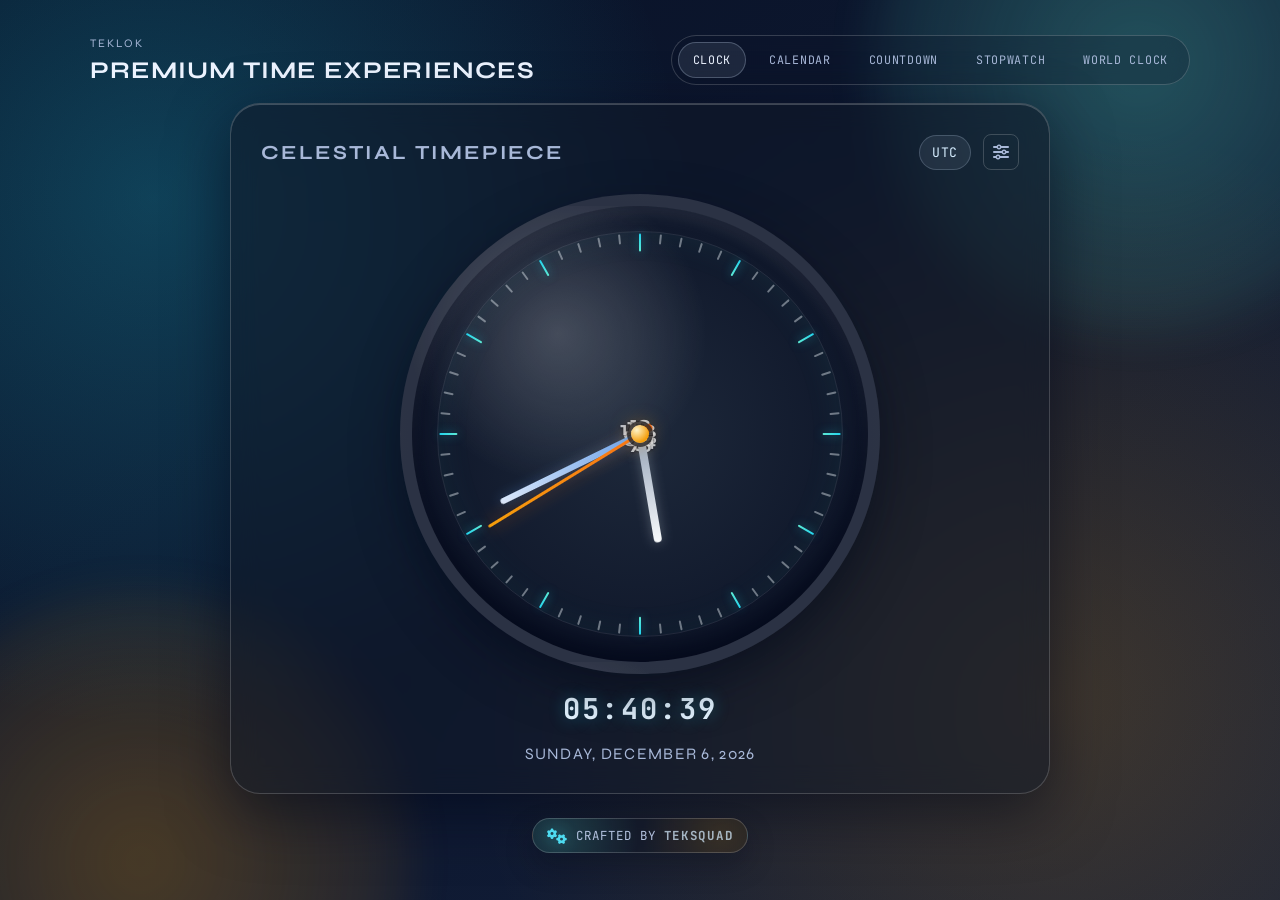
==== commit 041f8c14: "updated calender widget; added responsiveness for mobile devices; enhanced footer; made footer globa" ====
--- a/index.html
+++ b/index.html
@@ -28,6 +28,14 @@
         </header>
 
         <section id="page-root" class="page-root" aria-live="polite"></section>
+
+        <footer class="shell-footer" aria-label="Creator credit">
+            <div class="credit shell-credit">
+                <i class="fa-solid fa-gears" title="TekSquad" aria-hidden="true"></i>
+                <span class="shell-credit-label">Crafted by</span>
+                <a href="https://github.com/bhavinthakur29" target="_blank" rel="noopener noreferrer">TekSquad</a>
+            </div>
+        </footer>
     </main>
 
     <script src="script.js"></script>
--- a/style.css
+++ b/style.css
@@ -205,6 +205,55 @@
     place-items: center;
 }
 
+.shell-footer {
+    width: 100%;
+    display: flex;
+    justify-content: center;
+    padding-top: 4px;
+}
+
+.shell-credit {
+    margin: 0;
+    padding: 8px 14px;
+    border-radius: 999px;
+    border: 1px solid color-mix(in srgb, var(--panel-border) 70%, rgba(255, 255, 255, 0.16));
+    background:
+        radial-gradient(circle at 12% 50%, color-mix(in srgb, var(--accent-1) 18%, transparent), transparent 42%),
+        radial-gradient(circle at 88% 50%, color-mix(in srgb, var(--accent-3) 14%, transparent), transparent 42%),
+        color-mix(in srgb, var(--panel) 84%, rgba(15, 23, 42, 0.24));
+    box-shadow: 0 12px 28px rgba(2, 8, 23, 0.28);
+    backdrop-filter: blur(10px);
+    font-size: 0.76rem;
+    letter-spacing: 0.12em;
+    color: color-mix(in srgb, var(--muted) 82%, #ffffff);
+    transition: transform 180ms ease, box-shadow 180ms ease, border-color 180ms ease;
+}
+
+.shell-credit:hover {
+    transform: translateY(-1px);
+    box-shadow: 0 16px 34px rgba(2, 8, 23, 0.34);
+    border-color: color-mix(in srgb, var(--accent-2) 32%, var(--panel-border));
+}
+
+.shell-credit i {
+    color: color-mix(in srgb, var(--accent-2) 80%, #ffffff);
+    font-size: 0.96rem;
+}
+
+.shell-credit-label {
+    color: color-mix(in srgb, var(--muted) 88%, #ffffff);
+}
+
+.shell-credit a {
+    color: var(--text);
+    font-weight: 700;
+    letter-spacing: 0.14em;
+}
+
+.shell-credit a:hover {
+    color: color-mix(in srgb, var(--accent-2) 86%, #ffffff);
+}
+
 .load-error {
     width: min(620px, 100%);
     border: 1px solid rgba(255, 255, 255, 0.2);
@@ -506,7 +555,7 @@
 
 .countdown-form {
     display: grid;
-    gap: 6px;
+    gap: 8px;
 }
 
 .countdown-form label {
@@ -514,6 +563,28 @@
     letter-spacing: 0.08em;
     color: var(--muted);
     text-transform: uppercase;
+}
+
+.time-select-row {
+    display: grid;
+    grid-template-columns: 1fr auto 1fr 1fr;
+    gap: 8px;
+    align-items: center;
+}
+
+.time-select {
+    text-align: center;
+}
+
+.time-period-select {
+    font-weight: 700;
+}
+
+.time-separator {
+    font-family: 'JetBrains Mono', Consolas, monospace;
+    font-size: 1rem;
+    color: var(--muted);
+    text-align: center;
 }
 
 .widget-input {
@@ -531,6 +602,21 @@
     margin-top: 10px;
     display: flex;
     gap: 8px;
+}
+
+.countdown-controls {
+    gap: 10px;
+}
+
+.countdown-controls .widget-btn {
+    min-height: 42px;
+    padding: 10px 14px;
+    font-size: 0.76rem;
+}
+
+.countdown-controls .countdown-primary-btn {
+    min-height: 42px;
+    font-weight: 700;
 }
 
 .widget-controls.wrap {
@@ -579,6 +665,19 @@
     color: var(--muted);
 }
 
+#countdown-meta.countdown-meta-alert {
+    color: #fde68a;
+    font-weight: 700;
+    background: rgba(180, 83, 9, 0.22);
+    border: 1px solid rgba(245, 158, 11, 0.45);
+    border-radius: 10px;
+    padding: 8px 10px;
+}
+
+#countdown-meta.countdown-meta-info {
+    color: color-mix(in srgb, var(--accent-1) 72%, #ffffff);
+}
+
 .lap-list {
     margin: 8px 0 0;
     padding-left: 20px;
@@ -905,6 +1004,54 @@
         font-size: clamp(1.2rem, 8vw, 1.8rem);
     }
 
+    .countdown-card {
+        padding: 16px;
+    }
+
+    .countdown-controls {
+        display: grid;
+        grid-template-columns: 1fr 1fr;
+        gap: 10px;
+    }
+
+    .countdown-controls .widget-btn {
+        width: 100%;
+        min-height: 50px;
+        font-size: 0.82rem;
+        letter-spacing: 0.04em;
+    }
+
+    .countdown-controls .countdown-primary-btn {
+        min-height: 58px;
+        font-size: 0.98rem;
+    }
+
+    .time-select-row {
+        grid-template-columns: 1fr 1fr;
+        gap: 10px;
+    }
+
+    .time-separator {
+        display: none;
+    }
+
+    .time-period-select {
+        grid-column: 1 / -1;
+    }
+
+    #countdown-display {
+        width: 100%;
+        text-align: center;
+        font-family: 'JetBrains Mono', Consolas, monospace;
+        font-size: clamp(1.8rem, 9vw, 2.4rem);
+        font-weight: 800;
+        letter-spacing: 0.03em;
+        line-height: 1.1;
+        margin: 18px 0 12px;
+        color: #f8fdff;
+        text-shadow: 0 0 16px color-mix(in srgb, var(--accent-2) 45%, transparent);
+    }
+
     .stopwatch-card {
         padding: 16px;
     }
@@ -953,6 +1100,43 @@
 
     .world-meta {
         font-size: 0.7rem;
+    }
+
+    .countdown-controls {
+        grid-template-columns: 1fr;
+        gap: 8px;
+    }
+
+    .countdown-controls .widget-btn {
+        min-height: 52px;
+        font-size: 0.84rem;
+    }
+
+    .countdown-controls .countdown-primary-btn {
+        min-height: 62px;
+        font-size: 1.02rem;
+    }
+
+    .time-select-row {
+        grid-template-columns: 1fr 1fr;
+        gap: 8px;
+    }
+
+    .time-period-select {
+        grid-column: 1 / -1;
+    }
+
+    #countdown-display {
+        width: 100%;
+        text-align: center;
+        font-family: 'JetBrains Mono', Consolas, monospace;
+        font-size: clamp(1.6rem, 10vw, 2rem);
+        font-weight: 800;
+        letter-spacing: 0.02em;
+        line-height: 1.1;
+        margin: 16px 0 12px;
+        color: #f8fdff;
+        text-shadow: 0 0 14px color-mix(in srgb, var(--accent-2) 42%, transparent);
     }
 
     .stopwatch-controls {
@@ -1179,7 +1363,7 @@
         font-size: 0.75rem;
     }
 
-    .credit {
+    .scene .credit {
         font-size: 0.7rem;
     }
 
@@ -1296,8 +1480,14 @@
         font-size: 0.8rem;
     }
 
-    .credit {
+    .scene .credit {
         font-size: 0.72rem;
+    }
+
+    .shell-credit {
+        padding: 7px 12px;
+        font-size: 0.7rem;
+        letter-spacing: 0.1em;
     }
 
     .settings-panel {
@@ -1463,22 +1653,25 @@
 .calendar-app {
     width: min(1120px, 100%);
     border-radius: 28px;
-    border: 1px solid rgba(122, 78, 33, 0.18);
-    background: rgba(255, 255, 255, 0.82);
-    backdrop-filter: blur(10px);
-    box-shadow: 0 20px 55px rgba(29, 49, 69, 0.18);
+    border: 1px solid color-mix(in srgb, var(--panel-border) 72%, rgba(255, 255, 255, 0.2));
+    background:
+        radial-gradient(circle at 16% 14%, color-mix(in srgb, var(--accent-1) 26%, transparent), transparent 42%),
+        radial-gradient(circle at 86% 84%, color-mix(in srgb, var(--accent-2) 24%, transparent), transparent 44%),
+        linear-gradient(170deg, color-mix(in srgb, var(--panel) 82%, rgba(255, 255, 255, 0.08)), color-mix(in srgb, var(--bg-2) 46%, rgba(2, 8, 23, 0.28)));
+    backdrop-filter: blur(14px);
+    box-shadow: 0 24px 58px rgba(2, 8, 23, 0.35);
     display: grid;
     grid-template-columns: 1.5fr 1fr;
     overflow: hidden;
     animation: riseIn 650ms ease;
-    color: #1f2937;
+    color: var(--text);
     font-family: 'Sora', 'Segoe UI', sans-serif;
 }
 
 .calendar-pane {
     padding: 26px;
-    border-right: 1px solid rgba(122, 78, 33, 0.18);
-    background: linear-gradient(180deg, rgba(255, 255, 255, 0.9), rgba(255, 255, 255, 0.72));
+    border-right: 1px solid color-mix(in srgb, var(--panel-border) 70%, rgba(255, 255, 255, 0.22));
+    background: linear-gradient(180deg, color-mix(in srgb, var(--panel) 62%, rgba(255, 255, 255, 0.06)), color-mix(in srgb, var(--panel) 36%, rgba(2, 8, 23, 0.16)));
 }
 
 .side-pane {
@@ -1495,7 +1688,7 @@
     font-size: 0.73rem;
     letter-spacing: 0.12em;
     text-transform: uppercase;
-    color: #5f6c7b;
+    color: var(--muted);
     font-weight: 700;
 }
 
@@ -1503,8 +1696,8 @@
     width: 8px;
     height: 8px;
     border-radius: 999px;
-    background: #0ea5a4;
-    box-shadow: 0 0 0 6px rgba(14, 165, 164, 0.15);
+    background: var(--accent-2);
+    box-shadow: 0 0 0 6px color-mix(in srgb, var(--accent-2) 22%, transparent);
 }
 
 .calendar-app .heading {
@@ -1516,7 +1709,7 @@
 
 .calendar-app .sub {
     margin: 8px 0 22px;
-    color: #5f6c7b;
+    color: var(--muted);
     font-size: 0.9rem;
 }
 
@@ -1551,15 +1744,16 @@
 .calendar-app #save-note,
 .calendar-app #clear-note {
     border: 0;
-    background: #ffffff;
-    color: #1f2937;
+    background: color-mix(in srgb, var(--panel) 70%, rgba(255, 255, 255, 0.08));
+    color: var(--text);
     border-radius: 12px;
     padding: 10px 12px;
     font-size: 0.83rem;
     font-weight: 600;
     cursor: pointer;
     transition: transform 160ms ease, box-shadow 160ms ease, background-color 160ms ease;
-    box-shadow: 0 8px 18px rgba(17, 24, 39, 0.08);
+    box-shadow: 0 8px 20px rgba(2, 8, 23, 0.24);
+    border: 1px solid color-mix(in srgb, var(--panel-border) 70%, rgba(255, 255, 255, 0.18));
 }
 
 .calendar-app .controls button:hover,
@@ -1591,7 +1785,7 @@
     font-size: 0.72rem;
     text-transform: uppercase;
     letter-spacing: 0.12em;
-    color: #5f6c7b;
+    color: var(--muted);
     font-weight: 700;
     padding: 6px 2px;
 }
@@ -1601,7 +1795,8 @@
     border-radius: 14px;
     min-height: 74px;
     padding: 8px 9px;
-    background: rgba(255, 255, 255, 0.78);
+    background: color-mix(in srgb, var(--panel) 60%, rgba(255, 255, 255, 0.08));
+    color: var(--text);
     position: relative;
     display: flex;
     flex-direction: column;
@@ -1620,11 +1815,12 @@
 
 .calendar-app .day.other-month {
     opacity: 0.52;
-    background: rgba(255, 255, 255, 0.5);
+    background: color-mix(in srgb, var(--panel) 38%, rgba(2, 8, 23, 0.08));
+    color: var(--muted);
 }
 
 .calendar-app .day.weekend {
-    background: linear-gradient(180deg, rgba(255, 255, 255, 0.82), rgba(255, 243, 236, 0.9));
+    background: linear-gradient(180deg, color-mix(in srgb, var(--accent-2) 12%, var(--panel)), color-mix(in srgb, var(--panel) 62%, rgba(2, 8, 23, 0.16)));
 }
 
 .calendar-app .day.today {
@@ -1635,7 +1831,8 @@
 .calendar-app .day.selected {
     border-color: #0ea5a4;
     box-shadow: 0 0 0 4px rgba(14, 165, 164, 0.35);
-    background: linear-gradient(155deg, rgba(14, 165, 164, 0.14), rgba(255, 255, 255, 0.92));
+    background: linear-gradient(155deg, color-mix(in srgb, var(--accent-2) 20%, var(--panel)), color-mix(in srgb, var(--panel) 78%, rgba(255, 255, 255, 0.08)));
+    color: var(--text);
 }
 
 .calendar-app .day-number {
@@ -1655,8 +1852,9 @@
 .calendar-app .stat-card,
 .calendar-app .note-card {
     border-radius: 18px;
-    border: 1px solid rgba(122, 78, 33, 0.2);
-    background: rgba(255, 255, 255, 0.74);
+    border: 1px solid color-mix(in srgb, var(--panel-border) 70%, rgba(255, 255, 255, 0.2));
+    background: color-mix(in srgb, var(--panel) 66%, rgba(255, 255, 255, 0.08));
+    backdrop-filter: blur(8px);
     padding: 16px;
 }
 
@@ -1666,7 +1864,7 @@
     font-size: 0.92rem;
     letter-spacing: 0.1em;
     text-transform: uppercase;
-    color: #5f6c7b;
+    color: var(--muted);
 }
 
 .calendar-app .selected-date {
@@ -1689,23 +1887,23 @@
     font-size: 0.73rem;
     font-weight: 700;
     background: rgba(14, 165, 164, 0.16);
-    color: #0f766e;
+    color: color-mix(in srgb, var(--accent-1) 88%, #ffffff);
     letter-spacing: 0.06em;
     text-transform: uppercase;
 }
 
 .calendar-app .chip.alt {
-    background: rgba(255, 122, 89, 0.16);
-    color: #c2410c;
+    background: color-mix(in srgb, var(--accent-3) 22%, transparent);
+    color: color-mix(in srgb, var(--accent-3) 84%, #ffffff);
 }
 
 .calendar-app textarea {
     width: 100%;
     border-radius: 12px;
-    border: 1px solid rgba(122, 78, 33, 0.24);
-    background: rgba(255, 255, 255, 0.95);
+    border: 1px solid color-mix(in srgb, var(--panel-border) 70%, rgba(255, 255, 255, 0.2));
+    background: color-mix(in srgb, var(--panel) 78%, rgba(2, 8, 23, 0.25));
     padding: 10px 12px;
-    color: #1f2937;
+    color: var(--text);
     resize: vertical;
     min-height: 108px;
     font-size: 0.9rem;
@@ -1720,7 +1918,7 @@
 .calendar-app .muted {
     margin: 0;
     font-size: 0.82rem;
-    color: #5f6c7b;
+    color: var(--muted);
 }
 
 @keyframes riseIn {
@@ -1754,7 +1952,7 @@
 
     .calendar-pane {
         border-right: none;
-        border-bottom: 1px solid rgba(122, 78, 33, 0.18);
+        border-bottom: 1px solid color-mix(in srgb, var(--panel-border) 70%, rgba(255, 255, 255, 0.22));
     }
 }
 
@@ -1776,26 +1974,70 @@
 
     .calendar-pane,
     .side-pane {
-        padding: 14px;
+        padding: 12px;
+    }
+
+    .calendar-app {
+        border-radius: 18px;
+    }
+
+    .calendar-app .heading {
+        font-size: clamp(1.2rem, 6vw, 1.6rem);
+    }
+
+    .calendar-app .sub {
+        margin: 6px 0 14px;
+        font-size: 0.8rem;
+    }
+
+    .calendar-app .toolbar {
+        margin-bottom: 12px;
+    }
+
+    .calendar-app .month-title {
+        font-size: 1.08rem;
+    }
+
+    .calendar-app .controls {
+        width: 100%;
+        display: grid;
+        grid-template-columns: 1fr 1fr 1fr;
+        gap: 6px;
     }
 
     .calendar-app .days {
-        gap: 6px;
+        gap: 4px;
     }
 
     .calendar-app .day {
-        min-height: 62px;
-        border-radius: 12px;
-        padding: 7px;
+        min-height: 52px;
+        border-radius: 10px;
+        padding: 5px;
     }
 
     .calendar-app .controls button,
     .calendar-app #save-note,
     .calendar-app #clear-note {
-        padding: 9px 10px;
+        padding: 8px 8px;
+        font-size: 0.74rem;
     }
 
     .calendar-app .toolbar {
         gap: 8px;
     }
+
+    .calendar-app .selected-date {
+        font-size: 1.08rem;
+    }
+
+    .calendar-app textarea {
+        min-height: 88px;
+        font-size: 0.84rem;
+    }
+
+    .calendar-app .note-actions {
+        display: grid;
+        grid-template-columns: 1fr 1fr;
+        gap: 6px;
+    }
 }
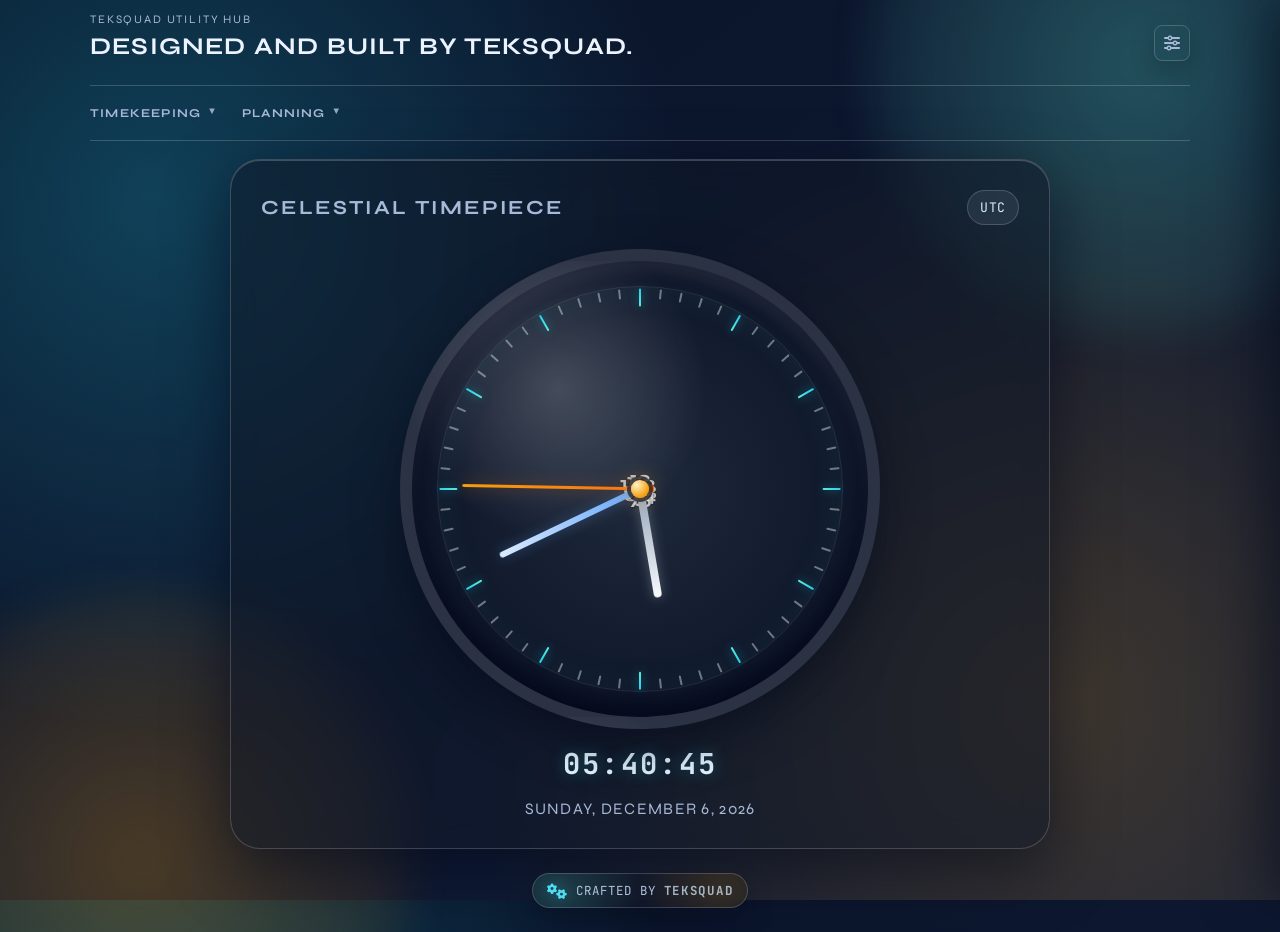
==== commit b3af66af: "update the navbar and added widgets to respective categories" ====
--- a/index.html
+++ b/index.html
@@ -5,27 +5,49 @@
     <meta charset="UTF-8">
     <meta name="viewport" content="width=device-width, initial-scale=1.0">
     <meta name="author" content="Bhavin Thakur">
-    <title>Teklok - Dynamic Showcase</title>
+    <title>TekSquad Utility Hub</title>
     <link rel="stylesheet" href="https://cdnjs.cloudflare.com/ajax/libs/font-awesome/6.5.2/css/all.min.css"
         crossorigin="anonymous" referrerpolicy="no-referrer">
     <link rel="stylesheet" href="style.css">
 </head>
 
 <body data-theme="aurora">
-    <main class="site-shell" aria-label="Teklok app shell">
+    <main class="site-shell" aria-label="TekSquad utility hub shell">
         <header class="shell-header">
             <div class="brand-block">
-                <p class="shell-kicker">Teklok</p>
-                <h1 class="shell-title">Premium Time Experiences</h1>
+                <p class="shell-kicker">TekSquad Utility Hub</p>
+                <h1 class="shell-title">Designed and built by TekSquad.</h1>
             </div>
-            <nav class="shell-nav" aria-label="Page switcher">
-                <button class="shell-nav-btn active" data-page="clock" type="button">Clock</button>
-                <button class="shell-nav-btn" data-page="calendar" type="button">Calendar</button>
-                <button class="shell-nav-btn" data-page="countdown" type="button">Countdown</button>
-                <button class="shell-nav-btn" data-page="stopwatch" type="button">Stopwatch</button>
-                <button class="shell-nav-btn" data-page="worldclock" type="button">World Clock</button>
-            </nav>
+            <div class="shell-actions">
+                <button class="settings-btn shell-settings-btn" id="shell-settings-btn" aria-label="Settings"
+                    title="Open Settings" aria-expanded="false" aria-controls="shell-settings-panel">
+                    <i class="fa-solid fa-sliders"></i>
+                </button>
+                <button class="menu-toggle" id="menu-toggle" type="button" aria-label="Open navigation menu"
+                    aria-expanded="false" aria-controls="shell-nav">
+                    <i class="fa-solid fa-bars" aria-hidden="true"></i>
+                </button>
+            </div>
         </header>
+
+        <nav class="shell-navbar" id="shell-nav">
+            <div class="nav-category" tabindex="0" aria-haspopup="true" aria-expanded="false">
+                <div class="nav-label">Timekeeping</div>
+                <ul class="category-items">
+                    <li><button class="shell-nav-link" data-page="clock">Analog Clock</button></li>
+                    <li><button class="shell-nav-link" data-page="worldclock">World Clock</button></li>
+                    <li><button class="shell-nav-link" data-page="stopwatch">Stopwatch</button></li>
+                    <li><button class="shell-nav-link" data-page="countdown">Countdown</button></li>
+                </ul>
+            </div>
+
+            <div class="nav-category" tabindex="0" aria-haspopup="true" aria-expanded="false">
+                <div class="nav-label">Planning</div>
+                <ul class="category-items">
+                    <li><button class="shell-nav-link" data-page="calendar">Event Calendar</button></li>
+                </ul>
+            </div>
+        </nav>
 
         <section id="page-root" class="page-root" aria-live="polite"></section>
 
@@ -38,6 +60,25 @@
         </footer>
     </main>
 
+    <div class="nav-overlay" id="nav-overlay" aria-hidden="true"></div>
+    <div class="settings-overlay" id="settings-overlay" aria-hidden="true"></div>
+
+    <aside class="shell-settings-panel" id="shell-settings-panel" role="region" aria-label="Settings Panel">
+        <div class="settings-header">
+            <h2>Settings</h2>
+            <button id="close-shell-settings" aria-label="Close Settings">&times;</button>
+        </div>
+        <div class="settings-content">
+            <p class="settings-label">Theme Selection</p>
+            <div class="theme-grid">
+                <button class="theme-btn" data-theme="aurora">Aurora</button>
+                <button class="theme-btn" data-theme="sunset">Sunset</button>
+                <button class="theme-btn" data-theme="midnight">Midnight</button>
+                <button class="theme-btn" data-theme="forest">Forest</button>
+            </div>
+        </div>
+    </aside>
+
     <script src="script.js"></script>
 </body>
 
--- a/style.css
+++ b/style.css
@@ -105,6 +105,10 @@
     transition: background 0.5s ease;
 }
 
+body.nav-open {
+    overflow: hidden;
+}
+
 body::before,
 body::after {
     content: '';
@@ -166,37 +170,259 @@
     text-transform: uppercase;
 }
 
-.shell-nav {
+.shell-navbar {
+    display: flex;
+    align-items: flex-start;
+    gap: 20px;
+    flex-wrap: wrap;
+    padding: 10px 0;
+    margin-top: 6px;
+    border-top: 1px solid var(--panel-border);
+    border-bottom: 1px solid var(--panel-border);
+}
+
+.nav-category {
+    position: relative;
+    display: block;
+    flex: 0 0 auto;
+    min-width: 0;
+    margin-bottom: 0;
+    padding: 0;
+    border: 0;
+    background: transparent;
+    box-shadow: none;
+    cursor: pointer;
+}
+
+.category-items {
+    display: grid;
+    grid-template-columns: 1fr;
+    gap: 2px;
+    position: absolute;
+    top: calc(100% - 1px);
+    left: 0;
+    min-width: 200px;
+    padding: 4px 4px 6px;
+    border: 1px solid color-mix(in srgb, var(--panel-border) 72%, rgba(255, 255, 255, 0.12));
+    border-radius: 0 0 14px 14px;
+    border-top: 0;
+    background: color-mix(in srgb, var(--panel) 94%, rgba(2, 8, 23, 0.16));
+    box-shadow: 0 16px 30px rgba(2, 8, 23, 0.22);
+    backdrop-filter: blur(12px);
+    max-height: none;
+    overflow: hidden;
+    transition: opacity 180ms ease, transform 180ms ease, visibility 180ms ease;
+    opacity: 0;
+    pointer-events: none;
+    visibility: hidden;
+    transform: translateY(-2px);
+    z-index: 20;
+}
+
+.category-items::before {
+    content: '';
+    position: absolute;
+    left: 0;
+    right: 0;
+    top: 0;
+    height: 4px;
+    background: color-mix(in srgb, var(--panel) 94%, rgba(2, 8, 23, 0.16));
+    pointer-events: none;
+}
+
+.category-items li {
+    list-style: none;
+    margin: 0;
+    padding: 0;
+}
+
+.nav-category:hover .category-items,
+.nav-category:focus-within .category-items {
+    opacity: 1;
+    pointer-events: auto;
+    visibility: visible;
+    transform: translateY(0);
+}
+
+.nav-label {
     display: inline-flex;
     align-items: center;
     gap: 8px;
-    flex-wrap: wrap;
-    padding: 6px;
-    border-radius: 999px;
+    font-size: 0.7rem;
+    letter-spacing: 0.16em;
+    text-transform: uppercase;
+    color: var(--muted);
+    font-weight: 600;
+    padding: 0;
+    margin: 0;
+    min-height: 0;
+    cursor: pointer;
+}
+
+.nav-label::after {
+    content: '⌄';
+    display: inline-block;
+    font-size: 0.8rem;
+    line-height: 1;
+    color: color-mix(in srgb, var(--muted) 80%, #ffffff);
+    transform: translateY(-1px);
+    transition: transform 180ms ease, color 180ms ease, opacity 180ms ease;
+    opacity: 0.8;
+}
+
+.nav-category:hover .nav-label,
+.nav-category:focus-within .nav-label {
+    color: var(--text);
+}
+
+.nav-category:hover .nav-label::after,
+.nav-category:focus-within .nav-label::after {
+    color: var(--accent-2);
+    transform: translateY(-1px) rotate(180deg);
+    opacity: 1;
+}
+
+.shell-nav-link {
+    position: relative;
+    width: 100%;
+    display: block;
+    border: 0;
+    background: transparent;
+    color: color-mix(in srgb, var(--text) 82%, var(--muted));
+    font: 500 0.8rem/1.2 'Sora', 'Segoe UI', sans-serif;
+    letter-spacing: 0.03em;
+    text-transform: none;
+    border-radius: 0;
+    padding: 7px 10px 7px 14px;
+    cursor: pointer;
+    text-align: left;
+    text-decoration: none;
+    transition: color 180ms ease, transform 180ms ease, opacity 180ms ease;
+}
+
+.shell-nav-link:hover,
+.shell-nav-link.active {
+    color: #ffffff;
+    transform: translateX(2px);
+}
+
+.shell-nav-link:hover {
+    opacity: 1;
+}
+
+.menu-toggle {
+    display: none;
+    align-items: center;
+    justify-content: center;
+    width: 42px;
+    height: 42px;
+    border-radius: 12px;
     border: 1px solid var(--panel-border);
-    background: rgba(15, 23, 42, 0.25);
-    backdrop-filter: blur(12px);
-}
-
-.shell-nav-btn {
-    border: 1px solid transparent;
-    background: transparent;
-    color: var(--muted);
-    font-family: 'JetBrains Mono', Consolas, monospace;
-    letter-spacing: 0.06em;
-    text-transform: uppercase;
-    border-radius: 999px;
-    padding: 9px 14px;
-    font-size: 0.73rem;
+    background: color-mix(in srgb, var(--panel) 86%, rgba(15, 23, 42, 0.25));
+    color: var(--text);
     cursor: pointer;
+    font-size: 1rem;
+    box-shadow: 0 10px 24px rgba(2, 8, 23, 0.22);
+}
+
+.menu-toggle:hover {
+    background: color-mix(in srgb, var(--panel) 92%, rgba(15, 23, 42, 0.35));
+    box-shadow: 0 12px 28px rgba(2, 8, 23, 0.28);
+}
+
+.nav-overlay {
+    position: fixed;
+    inset: 0;
+    background: rgba(2, 8, 23, 0.52);
+    opacity: 0;
+    pointer-events: none;
+    transition: opacity 180ms ease;
+    z-index: 1090;
+}
+
+.nav-overlay.active {
+    opacity: 1;
+    pointer-events: auto;
+}
+
+.shell-actions {
+    display: flex;
+    align-items: center;
+    gap: 8px;
+}
+
+.shell-settings-btn {
+    display: flex;
+    align-items: center;
+    justify-content: center;
+    width: 42px;
+    height: 42px;
+    border-radius: 12px;
+    border: 1px solid var(--panel-border);
+    background: color-mix(in srgb, var(--panel) 86%, rgba(15, 23, 42, 0.25));
+    color: var(--text);
+    cursor: pointer;
+    font-size: 1rem;
+    box-shadow: 0 10px 24px rgba(2, 8, 23, 0.22);
     transition: all 180ms ease;
 }
 
-.shell-nav-btn:hover,
-.shell-nav-btn.active {
-    color: var(--text);
-    border-color: rgba(148, 163, 184, 0.4);
-    background: rgba(148, 163, 184, 0.14);
+.shell-settings-btn:hover {
+    background: color-mix(in srgb, var(--panel) 92%, rgba(15, 23, 42, 0.35));
+    box-shadow: 0 12px 28px rgba(2, 8, 23, 0.28);
+}
+
+.shell-settings-btn[aria-expanded="true"] {
+    color: var(--accent-1);
+    border-color: var(--accent-1);
+    background: color-mix(in srgb, var(--panel) 92%, rgba(94, 234, 212, 0.15));
+    box-shadow: 0 12px 28px rgba(94, 234, 212, 0.2);
+}
+
+.shell-settings-panel {
+    position: fixed;
+    top: 0;
+    right: 0;
+    bottom: 0;
+    width: min(380px, 90vw);
+    border-left: 1px solid var(--panel-border);
+    padding: 18px;
+    background:
+        radial-gradient(circle at 88% 12%, color-mix(in srgb, var(--accent-1) 25%, transparent), transparent 45%),
+        radial-gradient(circle at 12% 88%, color-mix(in srgb, var(--accent-3) 20%, transparent), transparent 50%),
+        color-mix(in srgb, var(--panel) 92%, rgba(2, 8, 23, 0.25));
+    backdrop-filter: blur(14px);
+    box-shadow: -24px 0 52px rgba(2, 8, 23, 0.52);
+    z-index: 1200;
+    transform: translateX(102%);
+    transition: transform 220ms ease;
+    overflow-y: auto;
+}
+
+.shell-settings-panel.active {
+    transform: translateX(0);
+}
+
+.shell-settings-panel .settings-content {
+    width: 100%;
+    max-width: none;
+    opacity: 1;
+    transform: none;
+}
+
+.settings-overlay {
+    position: fixed;
+    inset: 0;
+    background: rgba(2, 8, 23, 0.52);
+    opacity: 0;
+    pointer-events: none;
+    transition: opacity 180ms ease;
+    z-index: 1190;
+}
+
+.settings-overlay.active {
+    opacity: 1;
+    pointer-events: auto;
 }
 
 .page-root {
@@ -897,22 +1123,101 @@
     }
 
     .shell-header {
-        align-items: stretch;
-    }
-
-    .shell-nav {
-        width: 100%;
-        border-radius: 16px;
-        padding: 8px;
+        align-items: center;
+        justify-content: space-between;
+    }
+
+    .shell-actions {
+        display: flex;
+        align-items: center;
+        gap: 10px;
+    }
+
+    .brand-block {
+        max-width: calc(100% - 120px);
+    }
+
+    .menu-toggle {
+        display: inline-flex;
+    }
+
+    .shell-navbar {
+        position: fixed;
+        right: 0;
+        top: 0;
+        bottom: 0;
+        width: min(320px, 84vw);
+        border-radius: 0;
+        border-left: 1px solid var(--panel-border);
+        border-top: none;
+        border-bottom: none;
+        border-right: none;
+        padding: 18px 12px;
+        background: color-mix(in srgb, var(--panel) 90%, rgba(2, 8, 23, 0.3));
+        backdrop-filter: blur(14px);
+        box-shadow: -18px 0 48px rgba(2, 8, 23, 0.42);
         display: grid;
-        grid-template-columns: repeat(auto-fit, minmax(120px, 1fr));
-        gap: 8px;
+        grid-template-columns: 1fr;
+        align-content: start;
+        gap: 10px;
+        transform: translateX(102%);
+        transition: transform 220ms ease;
+        z-index: 1100;
+    }
+
+    .shell-navbar.open {
+        transform: translateX(0);
+    }
+
+    .nav-category {
+        gap: 4px;
+        margin-bottom: 0;
+        padding: 8px 0 10px;
+        border-bottom: 1px solid color-mix(in srgb, var(--panel-border) 50%, transparent);
+        display: grid;
+        grid-template-columns: 1fr;
+    }
+
+    .nav-category:last-child {
+        border-bottom: none;
+    }
+
+    .category-items {
+        position: static;
+        min-width: 0;
+        display: grid;
+        max-height: none;
+        opacity: 1;
+        visibility: visible;
+        pointer-events: auto;
+        transform: none;
+        padding: 0;
+        gap: 2px;
+        background: transparent;
+        border: 0;
+        box-shadow: none;
+        backdrop-filter: none;
+    }
+
+    .category-items::before {
+        display: none;
+    }
+
+    .nav-category::after {
+        display: none;
+    }
+
+    .category-items li {
+        margin: 0;
     }
 
     .shell-nav-btn {
         width: 100%;
-        text-align: center;
-        padding: 10px 10px;
+        text-align: left;
+        border-radius: 12px;
+        padding: 10px 12px;
+        font-size: 0.75rem;
+        margin-left: 4px;
     }
 
     .widget-page {
@@ -1081,7 +1386,7 @@
 }
 
 @media (max-width: 420px) {
-    .shell-nav {
+    .shell-navbar {
         grid-template-columns: 1fr 1fr;
     }
 
@@ -1962,7 +2267,7 @@
         padding: 10px 8px 16px;
     }
 
-    .shell-nav {
+    .shell-navbar {
         width: 100%;
         justify-content: space-between;
     }
@@ -2040,4 +2345,131 @@
         grid-template-columns: 1fr 1fr;
         gap: 6px;
     }
+}
+
+/* ... Keep existing variables and body styles ... */
+
+.shell-navbar {
+    display: flex;
+    align-items: center;
+    gap: 24px;
+    padding: 10px 0;
+    margin-top: 6px;
+    border-top: 1px solid var(--panel-border);
+    border-bottom: 1px solid var(--panel-border);
+    position: relative;
+    /* Ensure dropdowns anchor correctly */
+}
+
+.nav-category {
+    position: relative;
+    padding: 10px 0;
+    /* Vertical padding expands the hover hit-area */
+    cursor: pointer;
+}
+
+.nav-label {
+    display: flex;
+    align-items: center;
+    gap: 6px;
+    font-size: 0.75rem;
+    letter-spacing: 0.1em;
+    text-transform: uppercase;
+    color: var(--muted);
+    font-weight: 700;
+    transition: color 0.2s;
+}
+
+.nav-label::after {
+    content: '▼';
+    font-size: 0.6rem;
+    transition: transform 0.2s;
+}
+
+.category-items {
+    position: absolute;
+    top: 100%;
+    /* Align to bottom of nav bar */
+    left: 0;
+    min-width: 180px;
+    background: var(--bg-2);
+    border: 1px solid var(--panel-border);
+    border-radius: 12px;
+    padding: 8px 0;
+    list-style: none;
+    margin: 0;
+    box-shadow: 0 10px 30px rgba(0, 0, 0, 0.5);
+    backdrop-filter: blur(10px);
+
+    /* Animation and Visibility */
+    opacity: 0;
+    visibility: hidden;
+    transform: translateY(10px);
+    transition: all 0.2s ease;
+    z-index: 100;
+}
+
+/* Hover Bridge: This invisible area prevents flickering */
+.nav-category::after {
+    content: '';
+    position: absolute;
+    top: 100%;
+    left: 0;
+    width: 100%;
+    height: 15px;
+}
+
+.nav-category:hover .category-items,
+.nav-category:focus-within .category-items,
+.nav-category.active .category-items {
+    opacity: 1;
+    visibility: visible;
+    transform: translateY(0);
+}
+
+.nav-category:hover .nav-label::after {
+    transform: rotate(180deg);
+}
+
+.shell-nav-link {
+    display: block;
+    width: 100%;
+    padding: 10px 16px;
+    color: var(--text);
+    text-decoration: none;
+    background: transparent;
+    border: none;
+    text-align: left;
+    font-family: inherit;
+    font-size: 0.85rem;
+    cursor: pointer;
+    transition: background 0.2s;
+}
+
+.shell-nav-link:hover {
+    background: rgba(255, 255, 255, 0.1);
+    color: var(--accent-1);
+}
+
+/* ... Keep existing media queries and page styles ... */
+
+
+/* Ensure the menu hides when 'active' class is removed */
+.nav-category.active .category-items {
+    opacity: 1 !important;
+    visibility: visible !important;
+    transform: translateY(0) !important;
+}
+
+/* This ensures that once we click and remove the class via JS, 
+   the menu won't fight to stay open */
+.category-items {
+    pointer-events: auto;
+}
+
+/* If the user moves the mouse away, it functions normally via CSS */
+.nav-category:not(:hover) .category-items {
+    opacity: 0;
+    visibility: hidden;
+    transform: translateY(10px);
 }
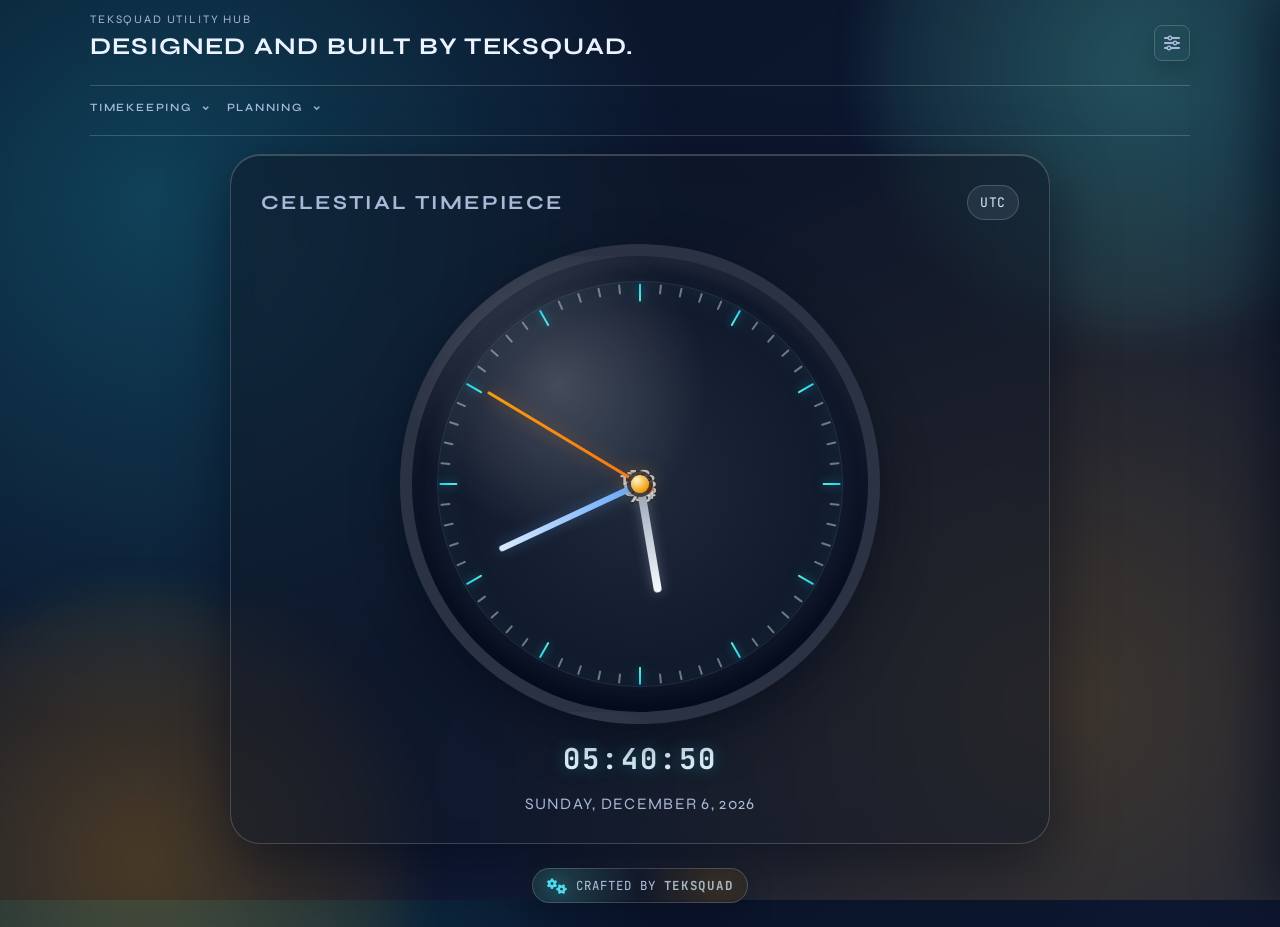
==== commit a245ae73: "fixed navbar behaviour; fixed off-canvas styling issues" ====
--- a/index.html
+++ b/index.html
@@ -31,6 +31,9 @@
         </header>
 
         <nav class="shell-navbar" id="shell-nav">
+            <button class="nav-close-btn" id="nav-close-btn" type="button" aria-label="Close navigation menu">
+                <i class="fa-solid fa-xmark" aria-hidden="true"></i>
+            </button>
             <div class="nav-category" tabindex="0" aria-haspopup="true" aria-expanded="false">
                 <div class="nav-label">Timekeeping</div>
                 <ul class="category-items">
--- a/style.css
+++ b/style.css
@@ -1116,25 +1116,41 @@
 }
 
 @media (max-width: 900px) {
+    html,
+    body {
+        width: 100%;
+        max-width: 100%;
+        overflow-x: hidden;
+        overscroll-behavior-y: contain;
+    }
+
     .site-shell {
-        width: min(100vw, 100%);
-        padding: 10px 10px 18px;
-        gap: 14px;
+        width: 100%;
+        max-width: 100%;
+        padding: 10px 10px 12px;
+        gap: 8px;
+    }
+
+    .page-root {
+        place-items: start center;
+        align-content: start;
+        padding-top: 0;
     }
 
     .shell-header {
         align-items: center;
         justify-content: space-between;
+        gap: 10px;
     }
 
     .shell-actions {
         display: flex;
         align-items: center;
-        gap: 10px;
+        gap: 8px;
     }
 
     .brand-block {
-        max-width: calc(100% - 120px);
+        max-width: calc(100% - 96px);
     }
 
     .menu-toggle {
@@ -1146,13 +1162,13 @@
         right: 0;
         top: 0;
         bottom: 0;
-        width: min(320px, 84vw);
+        width: min(360px, 92vw);
         border-radius: 0;
         border-left: 1px solid var(--panel-border);
         border-top: none;
         border-bottom: none;
         border-right: none;
-        padding: 18px 12px;
+        padding: 14px 12px;
         background: color-mix(in srgb, var(--panel) 90%, rgba(2, 8, 23, 0.3));
         backdrop-filter: blur(14px);
         box-shadow: -18px 0 48px rgba(2, 8, 23, 0.42);
@@ -1172,7 +1188,7 @@
     .nav-category {
         gap: 4px;
         margin-bottom: 0;
-        padding: 8px 0 10px;
+        padding: 6px 0 8px;
         border-bottom: 1px solid color-mix(in srgb, var(--panel-border) 50%, transparent);
         display: grid;
         grid-template-columns: 1fr;
@@ -1211,13 +1227,29 @@
         margin: 0;
     }
 
-    .shell-nav-btn {
+    .shell-nav-link {
         width: 100%;
         text-align: left;
-        border-radius: 12px;
-        padding: 10px 12px;
+        border-radius: 10px;
+        padding: 10px 10px;
         font-size: 0.75rem;
-        margin-left: 4px;
+        margin-left: 2px;
+    }
+
+    .shell-title {
+        display: none;
+    }
+
+    .shell-kicker {
+        font-size: 0.66rem;
+        letter-spacing: 0.14em;
+    }
+
+    .shell-settings-btn,
+    .menu-toggle {
+        width: 38px;
+        height: 38px;
+        border-radius: 11px;
     }
 
     .widget-page {
@@ -1711,9 +1743,11 @@
     }
 
     .settings-content {
-        max-width: calc(100vw - 32px);
-        width: calc(100vw - 32px);
+        max-width: calc(100vw - 24px);
+        width: calc(100vw - 24px);
         padding: 14px;
+        max-height: calc(100dvh - 24px);
+        overflow: auto;
     }
 
     .settings-header {
@@ -1737,8 +1771,45 @@
 
 @media (max-width: 600px) {
     .settings-content {
-        max-width: calc(100vw - 40px);
-        width: calc(100vw - 40px);
+        max-width: calc(100vw - 24px);
+        width: calc(100vw - 24px);
+        max-height: calc(100dvh - 24px);
+        overflow: auto;
+    }
+
+    .page-root {
+        place-items: start center;
+        align-content: start;
+        padding-top: 12px;
+    }
+
+    .shell-header {
+        align-items: flex-start;
+    }
+
+    .brand-block {
+        max-width: calc(100% - 90px);
+    }
+
+    .shell-title {
+        display: none;
+    }
+
+    .shell-kicker {
+        font-size: 0.62rem;
+        letter-spacing: 0.14em;
+    }
+
+    .shell-settings-panel {
+        width: 100vw;
+        padding: 12px;
+    }
+
+    .shell-settings-panel .settings-content {
+        max-width: 100%;
+        width: 100%;
+        max-height: calc(100dvh - 24px);
+        overflow: auto;
     }
 
     .scene {
@@ -1765,11 +1836,6 @@
     .pill {
         font-size: 0.75rem;
         padding: 6px 10px;
-    }
-
-    .settings-btn {
-        width: 34px;
-        height: 34px;
     }
 
     .clock {
@@ -2380,43 +2446,101 @@
     transition: color 0.2s;
 }
 
+/* Final overrides to neutralize legacy navbar rules. */
+.shell-navbar {
+    display: flex;
+    align-items: flex-start;
+    gap: 14px;
+    flex-wrap: wrap;
+    position: relative;
+    padding: 10px 0;
+    margin-top: 6px;
+    border-top: 1px solid var(--panel-border);
+    border-bottom: 1px solid var(--panel-border);
+}
+
+.nav-category {
+    position: relative;
+    display: block;
+    flex: 0 0 auto;
+    padding: 0;
+    cursor: pointer;
+}
+
+.nav-close-btn {
+    display: none;
+    border: 0;
+    background: transparent;
+    color: var(--text);
+    width: 38px;
+    height: 38px;
+    border-radius: 11px;
+    align-items: center;
+    justify-content: center;
+    cursor: pointer;
+    align-self: flex-end;
+    margin: 0 0 8px auto;
+    font-size: 1rem;
+}
+
+.nav-close-btn:hover {
+    background: rgba(255, 255, 255, 0.08);
+}
+
+.nav-label {
+    display: inline-flex;
+    align-items: center;
+    gap: 8px;
+    font-size: 0.7rem;
+    letter-spacing: 0.16em;
+    text-transform: uppercase;
+    color: var(--muted);
+    font-weight: 600;
+    cursor: pointer;
+}
+
 .nav-label::after {
-    content: '▼';
-    font-size: 0.6rem;
-    transition: transform 0.2s;
+    content: '⌄';
+    font-size: 0.8rem;
+    line-height: 1;
+    color: color-mix(in srgb, var(--muted) 80%, #ffffff);
+    transform: translateY(-1px);
+    transition: transform 180ms ease, color 180ms ease, opacity 180ms ease;
+    opacity: 0.8;
+}
+
+.nav-category:hover .nav-label,
+.nav-category:focus-within .nav-label,
+.nav-category.active .nav-label {
+    color: var(--text);
+}
+
+.nav-category:hover .nav-label::after,
+.nav-category:focus-within .nav-label::after,
+.nav-category.active .nav-label::after {
+    color: var(--accent-2);
+    transform: translateY(-1px) rotate(180deg);
+    opacity: 1;
 }
 
 .category-items {
     position: absolute;
-    top: 100%;
-    /* Align to bottom of nav bar */
+    top: calc(100% - 2px);
     left: 0;
-    min-width: 180px;
-    background: var(--bg-2);
-    border: 1px solid var(--panel-border);
-    border-radius: 12px;
-    padding: 8px 0;
-    list-style: none;
-    margin: 0;
-    box-shadow: 0 10px 30px rgba(0, 0, 0, 0.5);
-    backdrop-filter: blur(10px);
-
-    /* Animation and Visibility */
+    min-width: 200px;
+    padding: 4px 4px 6px;
+    border: 1px solid color-mix(in srgb, var(--panel-border) 72%, rgba(255, 255, 255, 0.12));
+    border-top: 0;
+    border-radius: 0 0 14px 14px;
+    background: color-mix(in srgb, var(--panel) 94%, rgba(2, 8, 23, 0.16));
+    box-shadow: 0 16px 30px rgba(2, 8, 23, 0.22);
+    backdrop-filter: blur(12px);
     opacity: 0;
     visibility: hidden;
-    transform: translateY(10px);
-    transition: all 0.2s ease;
-    z-index: 100;
-}
-
-/* Hover Bridge: This invisible area prevents flickering */
-.nav-category::after {
-    content: '';
-    position: absolute;
-    top: 100%;
-    left: 0;
-    width: 100%;
-    height: 15px;
+    transform: translateY(-2px);
+    transition: opacity 180ms ease, transform 180ms ease, visibility 180ms ease;
+    pointer-events: none;
+    z-index: 20;
 }
 
 .nav-category:hover .category-items,
@@ -2425,51 +2549,537 @@
     opacity: 1;
     visibility: visible;
     transform: translateY(0);
-}
-
-.nav-category:hover .nav-label::after {
-    transform: rotate(180deg);
+    pointer-events: auto;
+}
+
+.shell-navbar.nav-locked .category-items {
+    opacity: 0 !important;
+    visibility: hidden !important;
+    transform: translateY(-2px) !important;
+    pointer-events: none !important;
+}
+
+.shell-navbar.nav-locked .nav-label::after {
+    transform: translateY(-1px) !important;
 }
 
 .shell-nav-link {
     display: block;
     width: 100%;
-    padding: 10px 16px;
-    color: var(--text);
+    padding: 8px 10px 8px 14px;
+    color: color-mix(in srgb, var(--text) 82%, var(--muted));
     text-decoration: none;
     background: transparent;
-    border: none;
+    border: 0;
     text-align: left;
-    font-family: inherit;
-    font-size: 0.85rem;
+    font-family: 'Sora', 'Segoe UI', sans-serif;
+    font-size: 0.8rem;
+    font-weight: 500;
+    letter-spacing: 0.03em;
     cursor: pointer;
-    transition: background 0.2s;
-}
-
-.shell-nav-link:hover {
-    background: rgba(255, 255, 255, 0.1);
-    color: var(--accent-1);
-}
-
-/* ... Keep existing media queries and page styles ... */
-
-
-/* Ensure the menu hides when 'active' class is removed */
+    transition: color 180ms ease, transform 180ms ease, opacity 180ms ease;
+}
+
+.shell-nav-link:hover,
+.shell-nav-link.active {
+    color: #ffffff;
+    transform: translateX(2px);
+}
+
+@media (max-width: 900px) {
+    body {
+        place-items: start center;
+        align-content: start;
+    }
+
+    .page-root {
+        place-items: start center;
+        align-content: start;
+        padding-top: 12px;
+    }
+
+    .shell-header {
+        gap: 10px;
+    }
+
+    .shell-actions {
+        gap: 8px;
+    }
+
+    .brand-block {
+        max-width: calc(100% - 96px);
+    }
+
+    .shell-navbar {
+        width: min(360px, 92vw);
+        padding: 14px 12px;
+    }
+
+    .nav-category {
+        padding: 6px 0 8px;
+        border-bottom: 1px solid color-mix(in srgb, var(--panel-border) 50%, transparent);
+        display: grid;
+        grid-template-columns: 1fr;
+        gap: 4px;
+    }
+
+    .nav-category:last-child {
+        border-bottom: none;
+    }
+
+    .category-items {
+        position: static;
+        min-width: 0;
+        padding: 0;
+        border: 0;
+        border-radius: 0;
+        background: transparent;
+        box-shadow: none;
+        backdrop-filter: none;
+        opacity: 1;
+        visibility: visible;
+        transform: none;
+        pointer-events: auto;
+        display: grid;
+        gap: 2px;
+    }
+
+    .shell-nav-link {
+        width: 100%;
+        border-radius: 10px;
+        padding: 10px 10px;
+        font-size: 0.75rem;
+        margin-left: 2px;
+    }
+
+    .shell-title {
+        display: none;
+    }
+
+    .shell-kicker {
+        font-size: 0.66rem;
+        letter-spacing: 0.14em;
+    }
+
+    .shell-settings-btn,
+    .menu-toggle {
+        width: 38px;
+        height: 38px;
+        border-radius: 11px;
+    }
+}
+
+@media (max-width: 600px) {
+    body {
+        place-items: start center;
+        align-content: start;
+    }
+
+    .page-root {
+        place-items: start center;
+        align-content: start;
+        padding-top: 0;
+    }
+
+    .shell-header {
+        align-items: flex-start;
+    }
+
+    .brand-block {
+        max-width: calc(100% - 90px);
+    }
+
+    .shell-title {
+        display: none;
+    }
+
+    .shell-kicker {
+        font-size: 0.62rem;
+        letter-spacing: 0.14em;
+    }
+
+    .shell-settings-panel {
+        width: 100%;
+        padding: 12px;
+    }
+
+    .shell-settings-panel .settings-content {
+        max-width: 100%;
+        width: 100%;
+        max-height: calc(100dvh - 24px);
+        overflow: auto;
+    }
+
+    .settings-content {
+        max-width: calc(100vw - 24px);
+        width: calc(100vw - 24px);
+        max-height: calc(100dvh - 24px);
+        overflow: auto;
+    }
+
+    .scene {
+        width: 100%;
+        padding: 16px;
+        border-radius: 20px;
+    }
+}
+
+@media (max-width: 480px) {
+    body {
+        place-items: start center;
+        align-content: start;
+    }
+
+    .site-shell {
+        width: 100%;
+        max-width: 100%;
+        padding: 8px 8px 12px;
+        gap: 8px;
+    }
+
+    .shell-navbar {
+        width: 100%;
+        padding: 12px 10px;
+    }
+
+    .shell-settings-panel {
+        width: 100%;
+        padding: 10px;
+    }
+
+    .shell-settings-panel .settings-content {
+        width: 100%;
+        max-width: 100%;
+        max-height: calc(100dvh - 20px);
+    }
+
+    .page-root {
+        padding-top: 0;
+    }
+
+    .scene {
+        width: 100%;
+        padding: 14px;
+        border-radius: 18px;
+    }
+
+    .shell-nav-link {
+        font-size: 0.72rem;
+        padding: 9px 10px 9px 12px;
+    }
+
+    .nav-label {
+        font-size: 0.66rem;
+    }
+}
+
+@media (max-width: 600px) {
+    html,
+    body {
+        overflow-x: hidden;
+        scrollbar-width: none;
+        -ms-overflow-style: none;
+        overscroll-behavior-y: contain;
+    }
+
+    html::-webkit-scrollbar,
+    body::-webkit-scrollbar {
+        width: 0;
+        height: 0;
+        display: none;
+    }
+
+    .site-shell,
+    .page-root,
+    .shell-navbar,
+    .shell-settings-panel {
+        width: 100%;
+        max-width: 100%;
+        box-sizing: border-box;
+    }
+
+    .page-root {
+        padding-top: 0;
+    }
+
+    .scene {
+        width: 100%;
+        max-width: 100%;
+        padding: 14px;
+    }
+
+    .shell-navbar {
+        left: 0;
+        right: 0;
+        width: 100%;
+    }
+
+    .shell-settings-panel {
+        left: 0;
+        right: 0;
+        width: 100%;
+    }
+
+    .settings-content,
+    .shell-settings-panel .settings-content {
+        width: 100%;
+        max-width: 100%;
+        max-height: calc(100dvh - 20px);
+        overflow: auto;
+        box-sizing: border-box;
+    }
+
+    .settings-content::-webkit-scrollbar,
+    .shell-settings-panel::-webkit-scrollbar,
+    .shell-navbar::-webkit-scrollbar,
+    .page-root::-webkit-scrollbar {
+        width: 0;
+        height: 0;
+        display: none;
+    }
+}
+
+@media (max-width: 600px) {
+    .site-shell {
+        width: 100%;
+        max-width: 100%;
+        gap: 0;
+        padding: 8px 8px 8px;
+    }
+
+    .shell-navbar {
+        display: none;
+        margin: 0;
+        padding: 0;
+    }
+
+    .shell-navbar.open {
+        display: grid;
+        position: fixed;
+        top: 0;
+        right: 0;
+        bottom: 0;
+        left: 0;
+        width: 100%;
+        max-width: 100%;
+        padding: 14px 12px;
+        margin: 0;
+        transform: none;
+    }
+
+    .page-root {
+        padding-top: 0;
+        margin-top: 0;
+        min-height: 0;
+    }
+
+    .widget-page-header {
+        margin-top: 0;
+        margin-bottom: 4px;
+    }
+
+    .widget-page {
+        width: 100%;
+        max-width: 100%;
+        margin-top: 0;
+    }
+
+    .scene {
+        margin-top: 0;
+        margin-bottom: 0;
+    }
+
+    .worldclock-toolbar {
+        margin-top: 0;
+    }
+
+    .settings-content {
+        max-height: calc(100dvh - 20px);
+    }
+
+    .widget-single {
+        margin-top: 0;
+    }
+
+    .shell-settings-panel {
+        width: 100%;
+        left: 0;
+        right: 0;
+        padding: 10px;
+    }
+
+    .shell-settings-panel .settings-content {
+        width: 100%;
+        max-width: 100%;
+        max-height: calc(100dvh - 20px);
+    }
+}
+
+@media (max-width: 600px) {
+    .shell-header {
+        width: 100%;
+        justify-content: space-between;
+        align-items: center;
+    }
+
+    .brand-block {
+        flex: 1 1 auto;
+        max-width: none;
+        min-width: 0;
+        margin-left: 4px;
+    }
+
+    .shell-actions {
+        margin-left: auto;
+        flex: 0 0 auto;
+    }
+
+    .shell-kicker {
+        margin: 2px 0 8px;
+        font-size: 0.84rem;
+        line-height: 1.15;
+        letter-spacing: 0.12em;
+        font-weight: 700;
+    }
+
+    .page-root {
+        padding-top: 8px;
+    }
+
+    .shell-navbar {
+        margin-top: 4px;
+        margin-bottom: 4px;
+    }
+
+    .widget-page-header {
+        margin-top: 0;
+        margin-bottom: 6px;
+    }
+
+    .widget-page {
+        width: 100%;
+        max-width: 100%;
+    }
+
+    .scene {
+        margin-top: 0;
+        margin-bottom: 0;
+    }
+}
+
+@media (max-width: 480px) {
+    .shell-header {
+        justify-content: space-between;
+    }
+
+    .brand-block {
+        margin-left: 6px;
+    }
+
+    .shell-kicker {
+        margin: 2px 0 10px;
+        font-size: 0.8rem;
+    }
+
+    .page-root {
+        padding-top: 6px;
+    }
+
+    .shell-navbar {
+        margin-top: 3px;
+        margin-bottom: 4px;
+    }
+
+    .widget-page-header {
+        margin-bottom: 4px;
+    }
+
+    .scene {
+        margin-top: 0;
+    }
+}
+
+/* Final desktop/mobile fixes for navbar hover and brand spacing */
+.nav-category {
+    padding-bottom: 10px;
+}
+
+.nav-category::after {
+    content: '';
+    position: absolute;
+    left: 0;
+    top: 100%;
+    width: 100%;
+    height: 8px;
+    background: transparent;
+}
+
+.nav-category:hover .category-items,
+.nav-category:focus-within .category-items,
 .nav-category.active .category-items {
-    opacity: 1 !important;
-    visibility: visible !important;
-    transform: translateY(0) !important;
-}
-
-/* This ensures that once we click and remove the class via JS, 
-   the menu won't fight to stay open */
+    opacity: 1;
+    visibility: visible;
+    transform: translateY(0);
+    pointer-events: auto;
+}
+
 .category-items {
-    pointer-events: auto;
-}
-
-/* If the user moves the mouse away, it functions normally via CSS */
-.nav-category:not(:hover) .category-items {
-    opacity: 0;
-    visibility: hidden;
-    transform: translateY(10px);
-}+    top: calc(100% - 8px);
+}
+
+.shell-navbar.nav-locked .nav-category:hover .category-items,
+.shell-navbar.nav-locked .nav-category:focus-within .category-items,
+.shell-navbar.nav-locked .nav-category.active .category-items,
+.shell-navbar.nav-locked .category-items {
+    opacity: 0 !important;
+    visibility: hidden !important;
+    transform: translateY(-2px) !important;
+    pointer-events: none !important;
+}
+
+.shell-navbar.nav-locked .nav-category:hover .nav-label,
+.shell-navbar.nav-locked .nav-category:focus-within .nav-label,
+.shell-navbar.nav-locked .nav-category.active .nav-label {
+    color: var(--muted) !important;
+}
+
+.shell-navbar.nav-locked .nav-category:hover .nav-label::after,
+.shell-navbar.nav-locked .nav-category:focus-within .nav-label::after,
+.shell-navbar.nav-locked .nav-category.active .nav-label::after {
+    color: color-mix(in srgb, var(--muted) 80%, #ffffff) !important;
+    transform: translateY(-1px) !important;
+    opacity: 0.8 !important;
+}
+
+@media (max-width: 600px) {
+    .shell-header {
+        align-items: flex-start;
+        gap: 10px;
+    }
+
+    .brand-block {
+        margin-left: 8px;
+        margin-top: 2px;
+    }
+
+    .shell-kicker {
+        margin: 2px 0 10px;
+        padding-left: 6px;
+    }
+
+    .nav-category::after {
+        display: none;
+    }
+
+    .nav-close-btn {
+        display: flex;
+        position: absolute;
+        top: 12px;
+        right: 12px;
+        z-index: 2;
+    }
+
+    .shell-navbar {
+        padding-top: 58px;
+    }
+}
